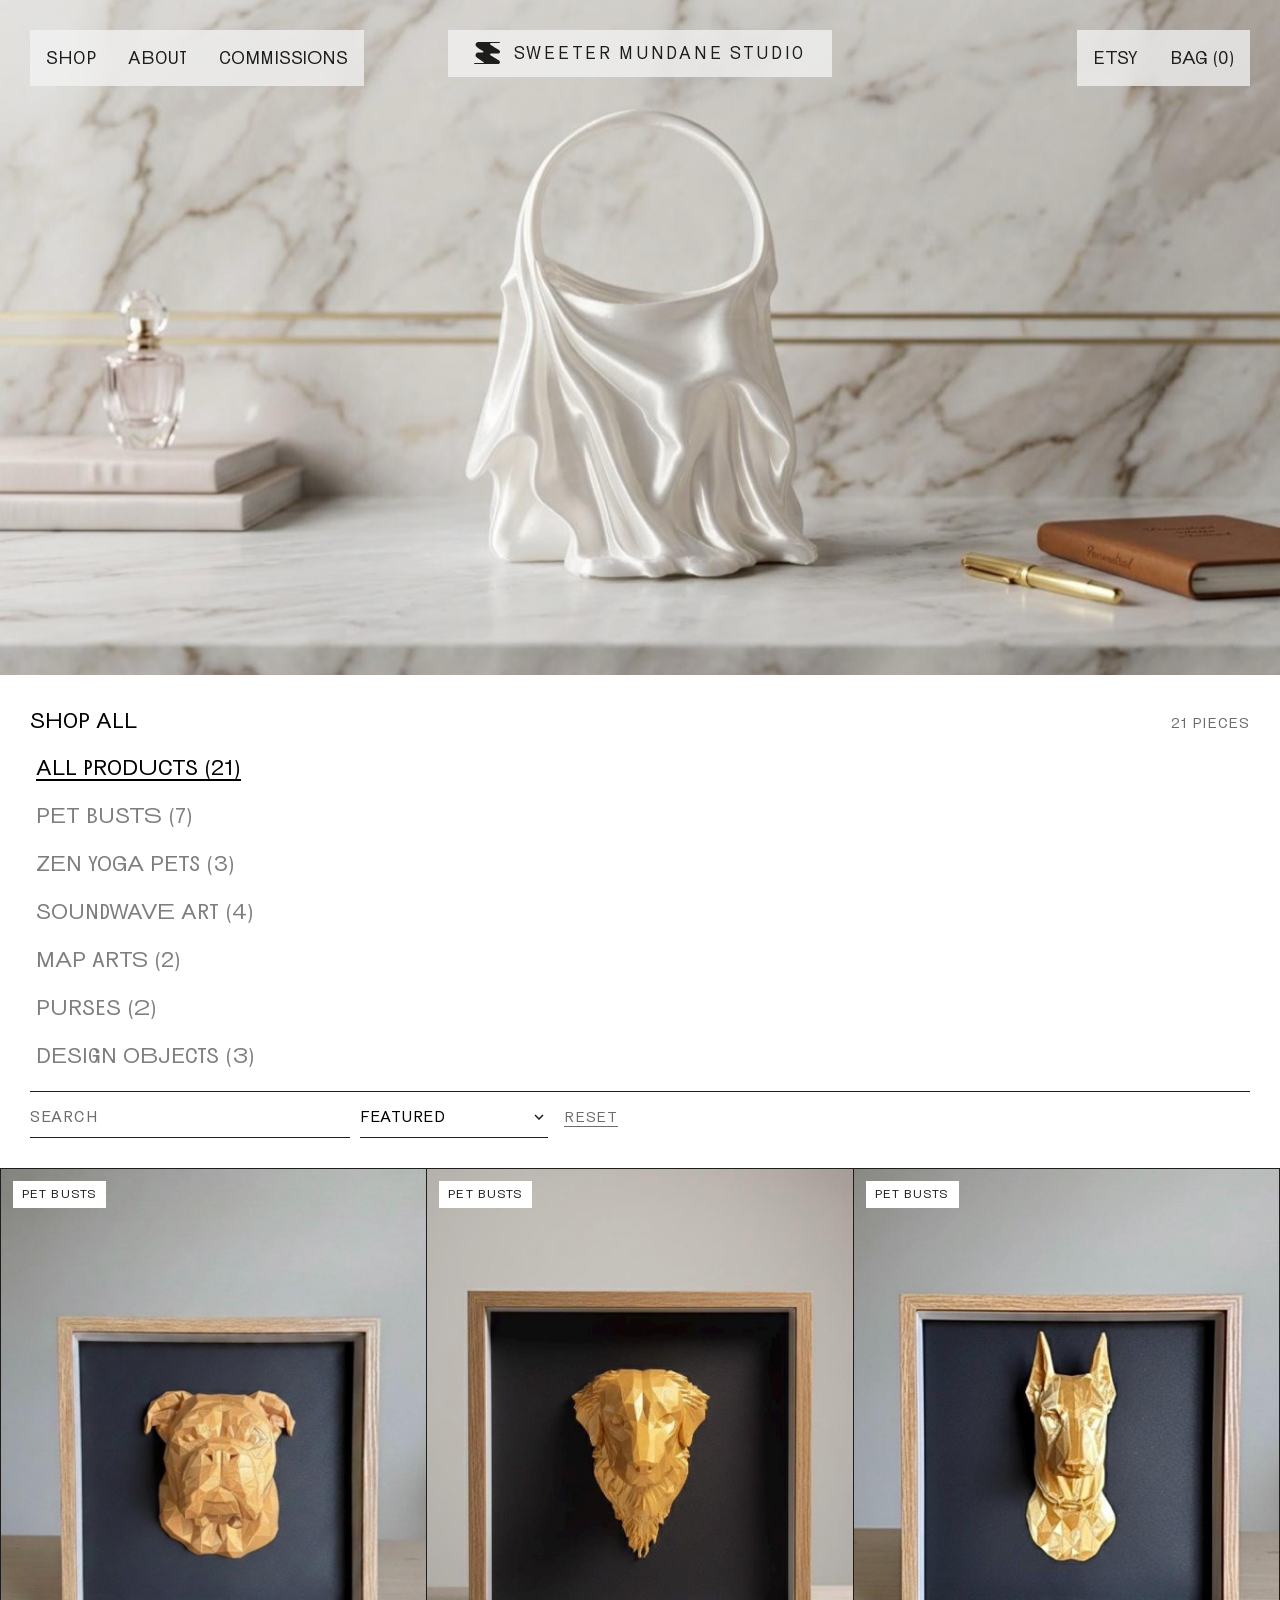
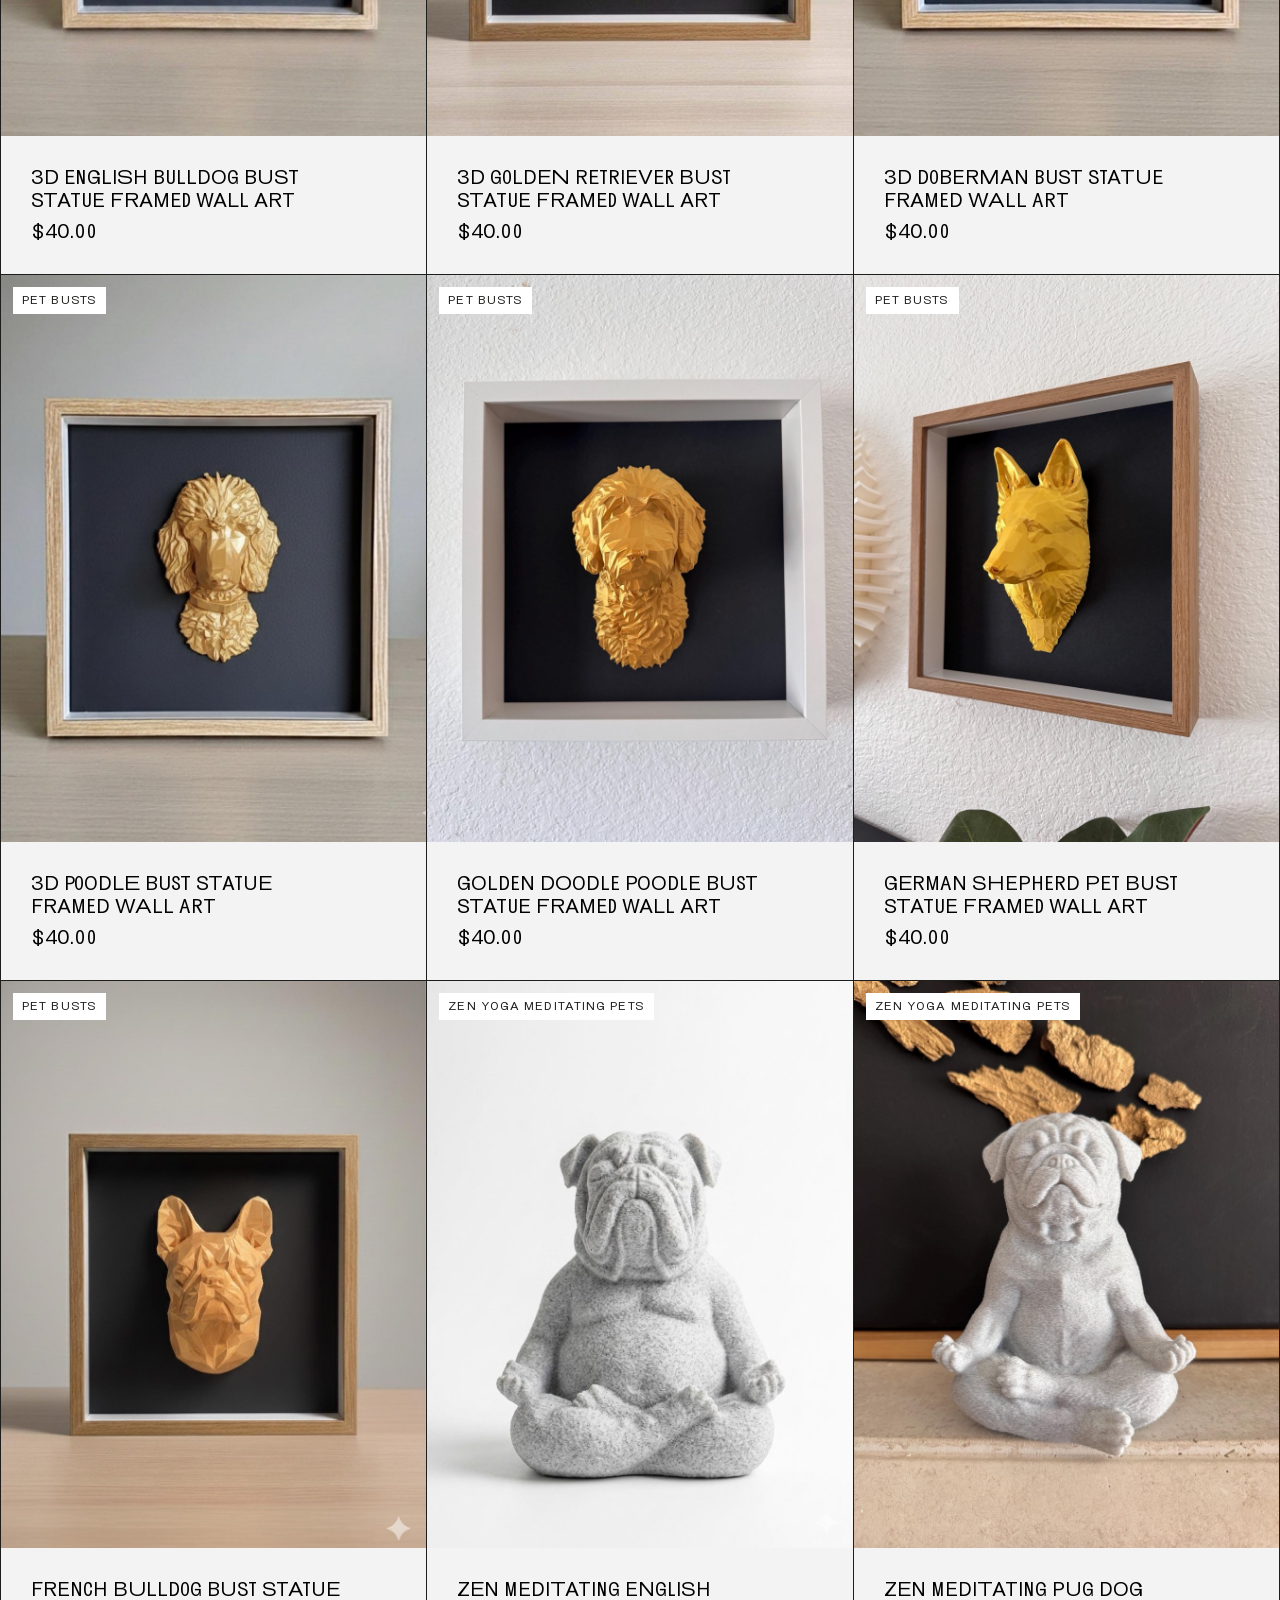
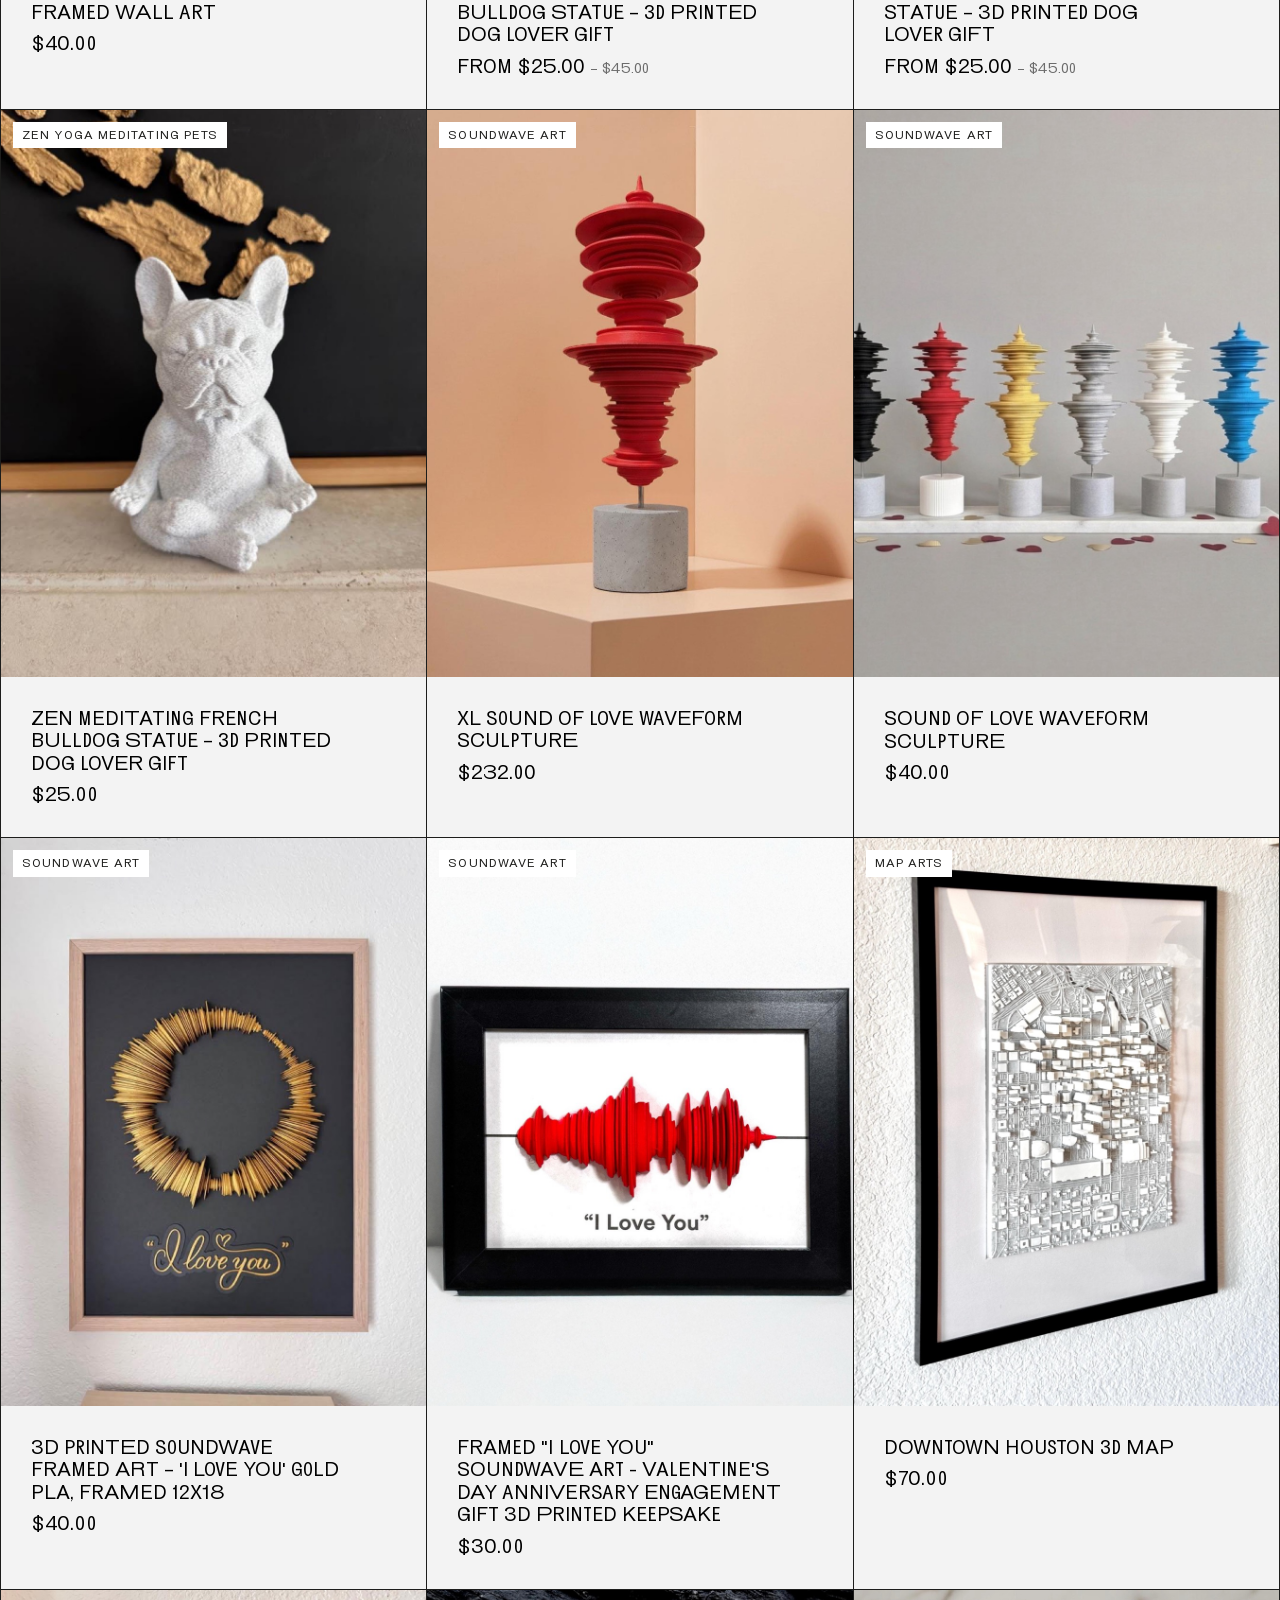
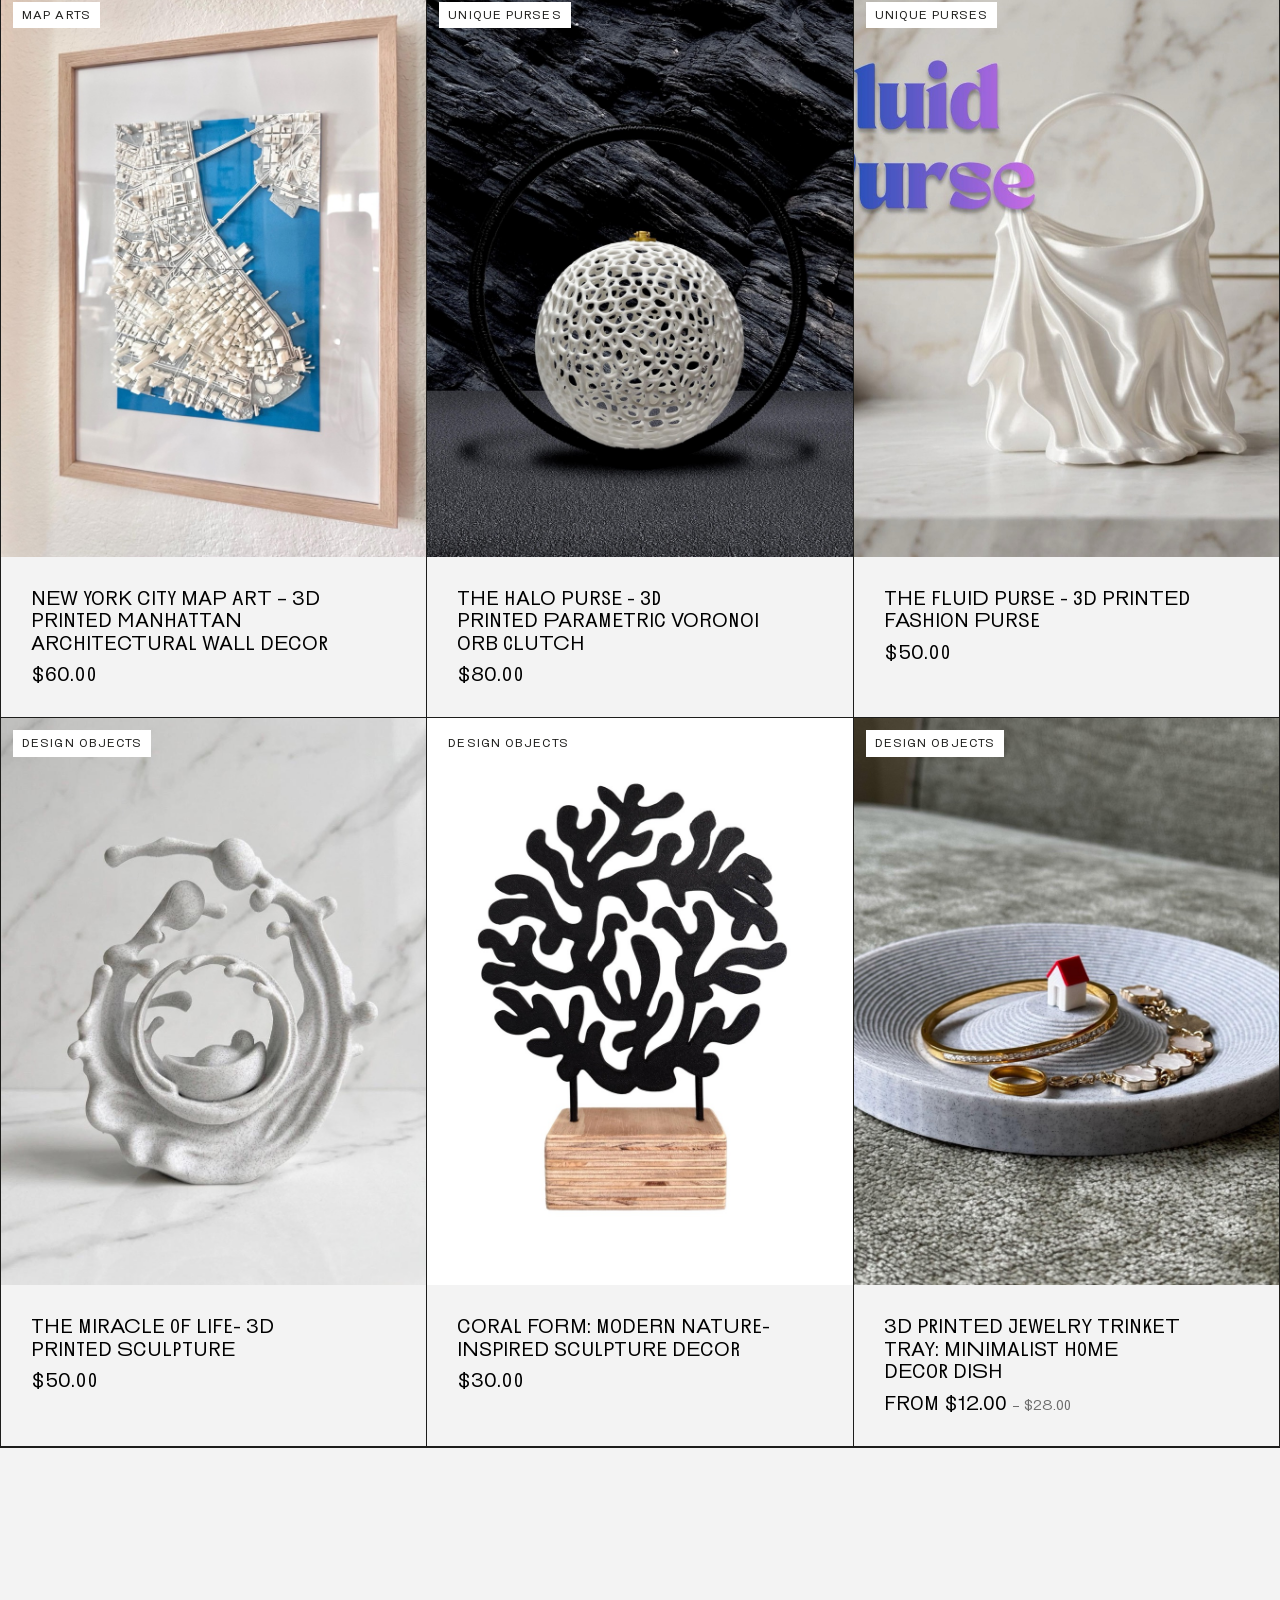
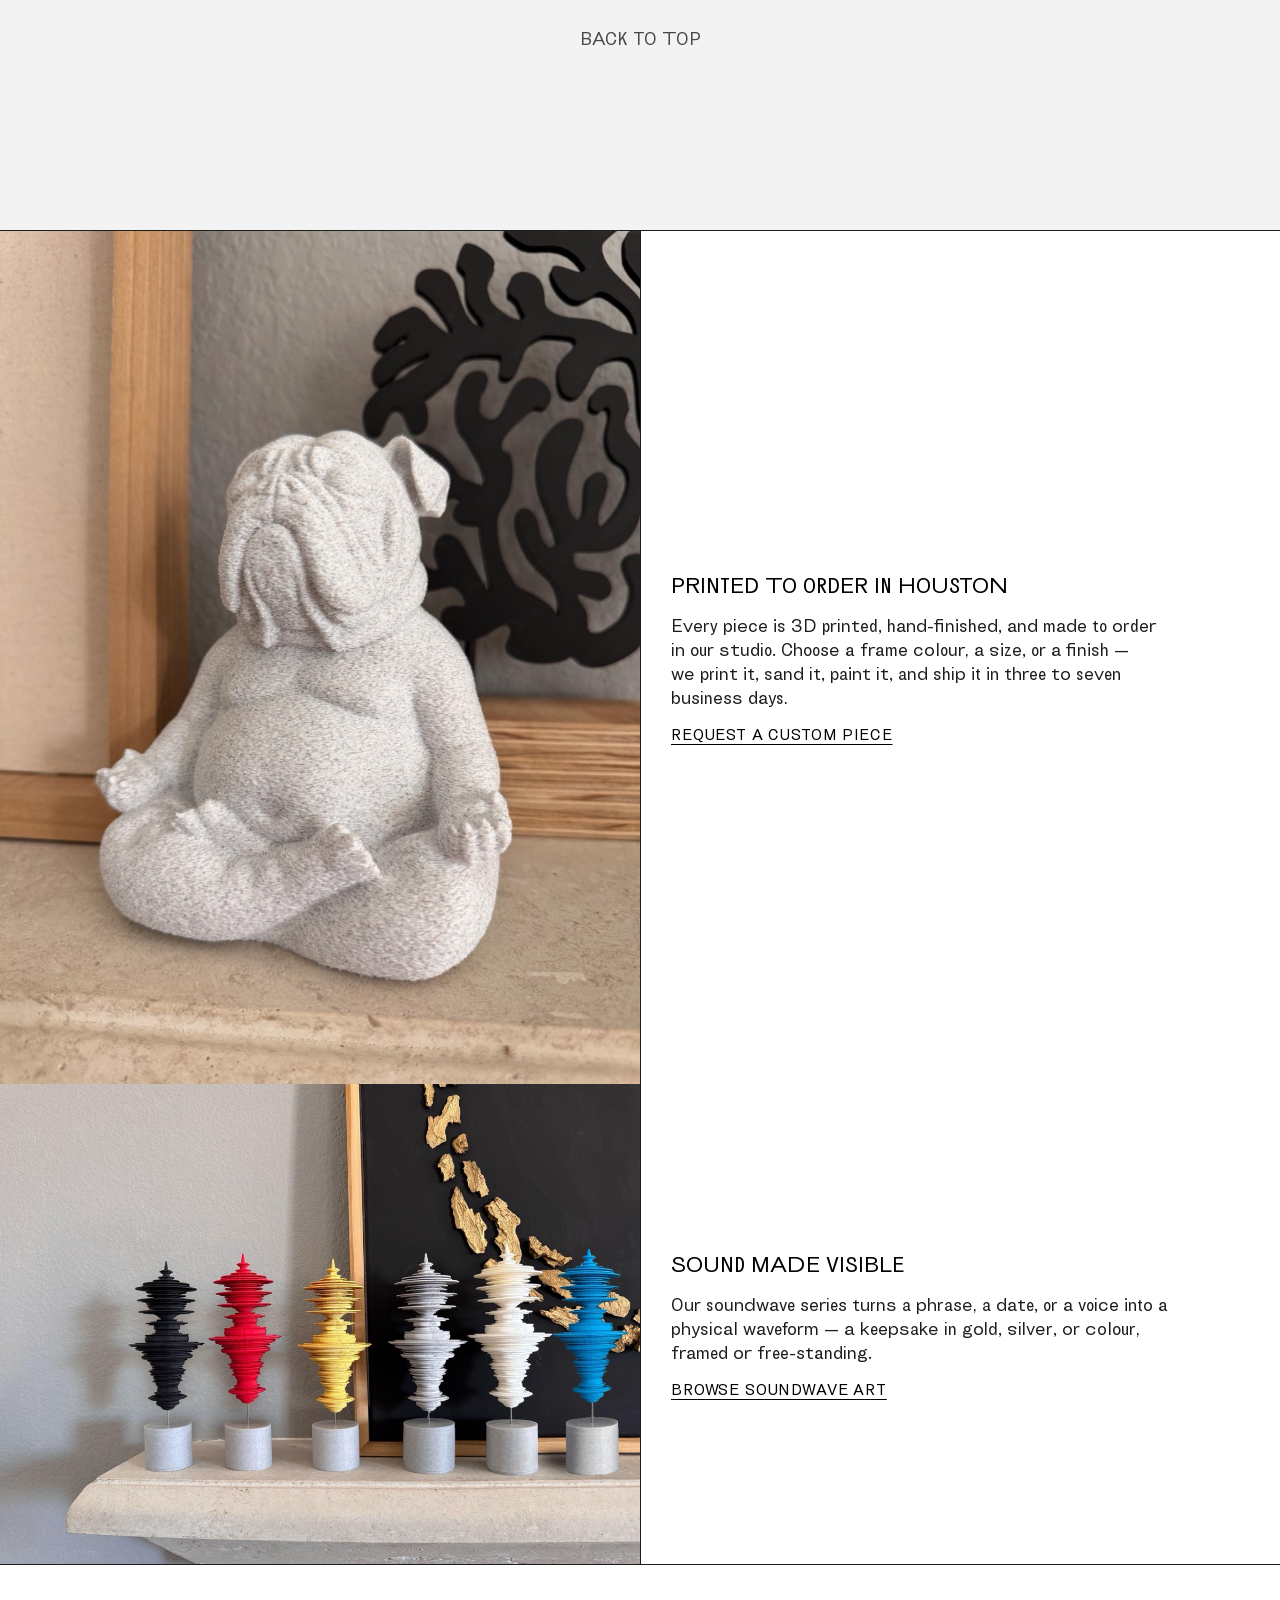
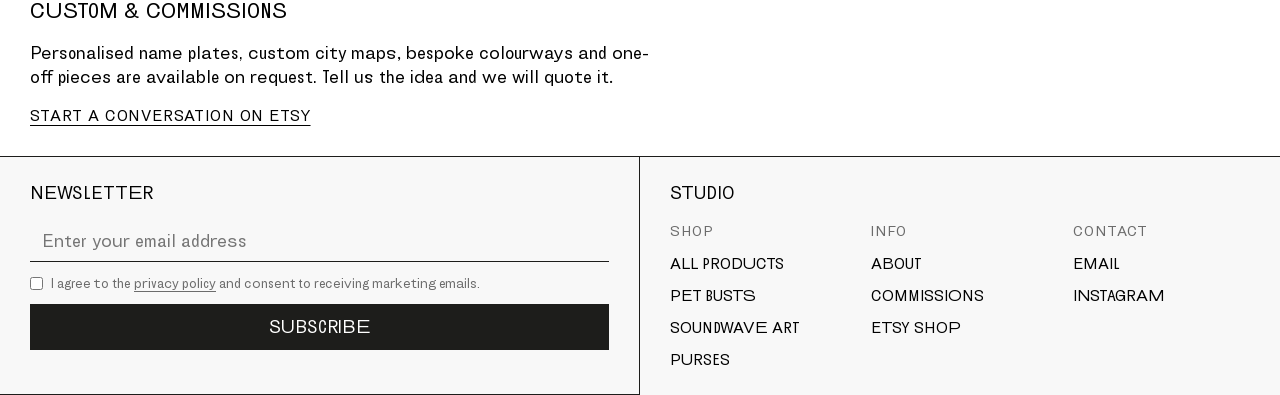
==== index.html @ 5153d41a "Build Sweeter Mundane Studio storefront Static site for the Sweeter Mundane Studio shop, styled afte" ====
<!DOCTYPE html>
<html lang="en">
<head>
<meta charset="utf-8">
<meta name="viewport" content="width=device-width, initial-scale=1">
<title>Sweeter Mundane Studio — 3D Printed Design Objects</title>
<meta name="description" content="3D printed pet busts, soundwave sculptures, city map art and sculptural purses, printed to order in Houston, Texas.">
<link rel="stylesheet" href="assets/css/site.css">
<link rel="icon" href="data:image/svg+xml,%3Csvg xmlns='http://www.w3.org/2000/svg' viewBox='0 0 32 32'%3E%3Crect width='32' height='32' fill='%23f3f3f3'/%3E%3Cpath d='M14.25 31.75V17.75H0.25V14.25H14.25V0.25H17.75V14.25H31.75V17.75H17.75V31.75H14.25Z' fill='%231d1d1b'/%3E%3C/svg%3E">
</head>
<body>

<header class="site-header">
  <nav class="nav-panel nav-panel--left" aria-label="Primary">
    <a href="index.html">Shop</a>
    <a href="#about">About</a>
    <a href="#custom">Commissions</a>
  </nav>
  <nav class="nav-panel nav-panel--right" aria-label="Utility">
    <a href="https://www.etsy.com/shop/SweeterMundaneStudio" target="_blank" rel="noopener">Etsy</a>
    <button type="button" data-bag-open data-bag-count>BAG (0)</button>
  </nav>
</header>

<div class="brandmark"><span><img src="assets/logo-emblem.svg" alt="">Sweeter Mundane Studio</span></div>

<main>
  <!-- hero -->
  <section class="hero">
    <img src="assets/hero.jpg" alt="The Fluid Purse, a 3D printed sculptural clutch in ivory, staged on a marble counter">
    <div class="hero__scrim"></div>
  </section>

  <!-- category filter -->
  <section class="catalogue" aria-label="Product categories">
    <div class="catalogue__head">
      <h1 class="catalogue__title">Shop all</h1>
      <span class="catalogue__count" data-count></span>
    </div>

    <div class="catalogue__list" role="group" aria-label="Filter by category">
      <button type="button" data-filter="all" aria-pressed="true">All products (21)</button>
      <button type="button" data-filter="pet-busts" aria-pressed="false">Pet busts (7)</button>
      <button type="button" data-filter="zen-pets" aria-pressed="false">Zen yoga pets (3)</button>
      <button type="button" data-filter="soundwave-art" aria-pressed="false">Soundwave art (4)</button>
      <button type="button" data-filter="map-arts" aria-pressed="false">Map arts (2)</button>
      <button type="button" data-filter="purses" aria-pressed="false">Purses (2)</button>
      <button type="button" data-filter="design-objects" aria-pressed="false">Design objects (3)</button>
    </div>

    <div class="catalogue__tools">
      <input type="search" data-search placeholder="Search" aria-label="Search products">
      <select data-sort aria-label="Sort products">
        <option value="featured">Featured</option>
        <option value="new">Newest</option>
        <option value="price-asc">Price: low to high</option>
        <option value="price-desc">Price: high to low</option>
        <option value="name">Name A&ndash;Z</option>
      </select>
      <button type="button" class="catalogue__reset" data-reset>Reset</button>
    </div>
  </section>

  <!-- product grid -->
  <section class="grid" data-grid aria-label="Products"></section>

  <!-- editorial band -->
  <section class="band">
    <button type="button" onclick="window.scrollTo({top:0,behavior:'smooth'})">Back to top</button>
  </section>

  <!-- editorial feature -->
  <section class="editorial" id="about">
    <figure>
      <img src="assets/feature-dog.jpg" alt="A 3D printed bulldog sculpture in a zen meditation pose">
    </figure>
    <div class="editorial__copy">
      <h2>Printed to order in Houston</h2>
      <p>Every piece is 3D printed, hand-finished, and made to order in our studio. Choose a frame colour, a size, or a finish &mdash; we print it, sand it, paint it, and ship it in three to seven business days.</p>
      <a class="link-underline" href="#custom">Request a custom piece</a>
    </div>
  </section>

  <section class="editorial">
    <figure>
      <img src="assets/feature-soundwave.jpg" alt="Soundwave sculptures in a row of stacked forms in different colours">
    </figure>
    <div class="editorial__copy">
      <h2>Sound made visible</h2>
      <p>Our soundwave series turns a phrase, a date, or a voice into a physical waveform &mdash; a keepsake in gold, silver, or colour, framed or free-standing.</p>
      <a class="link-underline" href="index.html">Browse soundwave art</a>
    </div>
  </section>

  <!-- commissions -->
  <section class="catalogue" id="custom" style="border-top:1px solid var(--black)">
    <h2 class="catalogue__title">Custom &amp; commissions</h2>
    <p style="max-width:58ch;margin:0">
      Personalised name plates, custom city maps, bespoke colourways and one-off pieces are available on request.
      Tell us the idea and we will quote it.
    </p>
    <a class="link-underline" href="https://www.etsy.com/shop/SweeterMundaneStudio" target="_blank" rel="noopener">Start a conversation on Etsy</a>
  </section>
</main>

<!-- footer -->
<footer class="footer">
  <div class="footer__panel footer__panel--newsletter">
    <h1>Newsletter</h1>
    <form class="footer__form" onsubmit="event.preventDefault(); this.querySelector('button').textContent='Subscribed';">
      <input type="email" required placeholder="Enter your email address" aria-label="Email address">
      <label>
        <input type="checkbox" required>
        <span>I agree to the <a href="#">privacy policy</a> and consent to receiving marketing emails.</span>
      </label>
      <button class="btn" type="submit">Subscribe</button>
    </form>
  </div>

  <div class="footer__panel">
    <h2>Studio</h2>
    <div class="footer__cols">
      <div>
        <h3>Shop</h3>
        <ul>
          <li><a href="index.html">All products</a></li>
          <li><a href="index.html" data-filter="pet-busts">Pet busts</a></li>
          <li><a href="index.html" data-filter="soundwave-art">Soundwave art</a></li>
          <li><a href="index.html" data-filter="purses">Purses</a></li>
        </ul>
      </div>
      <div>
        <h3>Info</h3>
        <ul>
          <li><a href="#about">About</a></li>
          <li><a href="#custom">Commissions</a></li>
          <li><a href="https://www.etsy.com/shop/SweeterMundaneStudio" target="_blank" rel="noopener">Etsy shop</a></li>
        </ul>
      </div>
      <div>
        <h3>Contact</h3>
        <ul>
          <li><a href="mailto:hello@sweetermundanestudio.com">Email</a></li>
          <li><a href="https://www.etsy.com/shop/SweeterMundaneStudio" target="_blank" rel="noopener">Instagram</a></li>
        </ul>
      </div>
    </div>
  </div>
</footer>

<!-- bag drawer -->
<div class="bag" data-bag aria-hidden="true">
  <div class="bag__scrim" data-bag-scrim></div>
  <aside class="bag__panel" role="dialog" aria-modal="true" aria-label="Shopping bag">
    <div class="bag__head">
      <h2>Your bag</h2>
      <button type="button" class="bag__close" data-bag-close aria-label="Close bag">&times;</button>
    </div>
    <div class="bag__items" data-bag-items></div>
    <div class="bag__foot">
      <div class="bag__total"><span>Subtotal</span><span data-bag-total>$0</span></div>
      <p class="bag__note">Checkout is handled on Etsy, where you can review shipping and personalization before paying.</p>
      <button class="btn" type="button" data-bag-checkout disabled>Checkout</button>
    </div>
  </aside>
</div>

<script src="data/products.js"></script>
<script src="assets/js/site.js"></script>
</body>
</html>
---- assets/css/site.css ----
/* ==========================================================================
   Sweeter Mundane Studio — storefront
   Design system lifted from the Stereoscope Coffee reference:
     type      : Brunswick Grotesque (Regular, 400)
     ink       : #1d1d1b   black #000   gray-20 #f3f3f3   muted #6c6c6c
     grid      : 3 columns, hairline black borders, gray-20 cards, 3:4 media
     nav       : translucent gray-20 panels floating over the hero
   ========================================================================== */

@font-face {
  font-family: "Brunswick Grotesque";
  src: url("../fonts/BrunswickGrotesque-Regular.woff2") format("woff2"),
       url("../fonts/BrunswickGrotesque-Regular.woff") format("woff");
  font-weight: 400;
  font-style: normal;
  font-display: swap;
}

:root {
  --black: #1d1d1b;
  --ink: #000;
  --gray-20: #f3f3f3;
  --gray-50: #f8f8f8;
  --gray-90: #6c6c6c;
  --white: #fff;

  --pad: 30px;
  --hairline: 1px solid var(--black);

  --font: "Brunswick Grotesque", ui-sans-serif, system-ui, -apple-system, "Segoe UI", sans-serif;

  --ease: cubic-bezier(0.22, 1, 0.36, 1);
}

*, *::before, *::after { box-sizing: border-box; }

html { -webkit-text-size-adjust: 100%; scroll-behavior: smooth; }

body {
  margin: 0;
  background: var(--white);
  color: var(--ink);
  font-family: var(--font);
  font-size: 16px;
  line-height: 1.5;
  letter-spacing: normal;
  -webkit-font-smoothing: antialiased;
  -moz-osx-font-smoothing: grayscale;
}

img { display: block; max-width: 100%; }
a { color: inherit; text-decoration: none; }
button { font: inherit; color: inherit; background: none; border: 0; cursor: pointer; }

:focus-visible {
  outline: 2px solid var(--ink);
  outline-offset: 3px;
}

.u-upper { text-transform: uppercase; }
.u-visually-hidden {
  position: absolute; width: 1px; height: 1px; padding: 0; margin: -1px;
  overflow: hidden; clip: rect(0 0 0 0); white-space: nowrap; border: 0;
}

/* ---------------------------------------------------------------- header */

.site-header {
  position: fixed;
  top: 0; left: 0; right: 0;
  z-index: 60;
  display: flex;
  justify-content: space-between;
  align-items: flex-start;
  padding: var(--pad) var(--pad) 0;
  pointer-events: none;
}

.site-header > * { pointer-events: auto; }

.nav-panel {
  background: rgba(243, 243, 243, 0.75);
  backdrop-filter: blur(12px);
  -webkit-backdrop-filter: blur(12px);
  display: flex;
  align-items: center;
}

.nav-panel--left { display: none; }

.nav-panel a,
.nav-panel button {
  display: block;
  padding: 16px;
  text-transform: uppercase;
  color: var(--black);
  white-space: nowrap;
}

.nav-panel a:hover,
.nav-panel button:hover {
  text-decoration: underline;
  text-underline-offset: 4px;
}

.nav-panel--right { margin-left: auto; }

.nav-panel__sep {
  width: 1px;
  align-self: stretch;
  background: rgba(29, 29, 27, 0.14);
}

/* Brand wordmark floating over the hero.
   The reference sets its logo with mix-blend-difference so the mark inverts
   against whatever the photo is doing; we keep the panel treatment so the
   mark stays legible over a pale, busy marble hero. */
.brandmark {
  position: fixed;
  top: var(--pad); left: 0; right: 0;
  z-index: 61;
  display: flex;
  justify-content: center;
  pointer-events: none;
}

.brandmark span {
  background: rgba(243, 243, 243, 0.75);
  backdrop-filter: blur(12px);
  -webkit-backdrop-filter: blur(12px);
  padding: 12px 26px;
  font-size: 15px;
  letter-spacing: 0.18em;
  text-transform: uppercase;
  color: var(--black);
  text-align: center;
  display: flex;
  align-items: center;
  gap: 14px;
}

.brandmark img {
  width: 26px;
  height: 22px;
  object-fit: contain;
  flex: none;
}

/* ------------------------------------------------------------------ hero */

.hero {
  position: sticky;
  top: 0;
  z-index: 0;
  height: 75vh;
  min-height: 420px;
  overflow: hidden;
}

.hero img {
  width: 100%;
  height: 100%;
  object-fit: cover;
}

.hero__scrim {
  position: absolute;
  inset: 0;
  background: linear-gradient(180deg, rgba(255,255,255,0.18) 0%, rgba(255,255,255,0) 34%);
  pointer-events: none;
}

/* --------------------------------------------------------------- filters */

.catalogue {
  position: relative;
  z-index: 10;
  background: var(--white);
  padding: var(--pad);
  display: flex;
  flex-direction: column;
  gap: 16px;
}

.catalogue__head {
  display: flex;
  flex-wrap: wrap;
  align-items: baseline;
  justify-content: space-between;
  gap: 12px;
}

.catalogue__title {
  margin: 0;
  font-size: 20px;
  font-weight: 500;
  text-transform: uppercase;
}

.catalogue__count {
  font-size: 13px;
  color: var(--gray-90);
  text-transform: uppercase;
  letter-spacing: 0.06em;
}

.catalogue__list {
  display: flex;
  flex-direction: column;
  gap: 16px;
}

.catalogue__list button {
  font-size: 20px;
  font-weight: 500;
  text-transform: uppercase;
  width: fit-content;
  opacity: 0.5;
  transition: opacity 0.2s var(--ease), text-decoration-color 0.2s var(--ease);
  text-align: left;
}

.catalogue__list button:hover { opacity: 0.8; }

.catalogue__list button[aria-pressed="true"] {
  opacity: 1;
  text-decoration: underline;
  text-underline-offset: 4px;
}

.catalogue__tools {
  display: flex;
  flex-wrap: wrap;
  gap: 10px;
  align-items: center;
  padding-top: 4px;
  border-top: var(--hairline);
  margin-top: 4px;
}

.catalogue__tools input[type="search"] {
  font: inherit;
  font-size: 14px;
  text-transform: uppercase;
  letter-spacing: 0.05em;
  background: transparent;
  border: 0;
  border-bottom: 1px solid var(--black);
  padding: 10px 0;
  width: 100%;
  max-width: 320px;
}

.catalogue__tools input[type="search"]::placeholder { color: var(--gray-90); }

.catalogue__tools select {
  font: inherit;
  font-size: 14px;
  text-transform: uppercase;
  letter-spacing: 0.05em;
  background: transparent;
  border: 0;
  border-bottom: 1px solid var(--black);
  padding: 10px 24px 10px 0;
  cursor: pointer;
  -webkit-appearance: none;
  appearance: none;
  background-image: url("data:image/svg+xml,%3Csvg xmlns='http://www.w3.org/2000/svg' width='10' height='6' viewBox='0 0 10 6'%3E%3Cpath d='M1 1l4 4 4-4' stroke='%231d1d1b' fill='none' stroke-width='1.5'/%3E%3C/svg%3E");
  background-repeat: no-repeat;
  background-position: right 4px center;
}

.catalogue__reset {
  font-size: 13px;
  text-transform: uppercase;
  letter-spacing: 0.06em;
  color: var(--gray-90);
  text-decoration: underline;
  text-underline-offset: 4px;
}

/* ----------------------------------------------------------------- grid */

.grid {
  position: relative;
  z-index: 10;
  background: var(--white);
  border-top: var(--hairline);
  border-left: var(--hairline);
  display: grid;
  grid-template-columns: 1fr;
}

.card {
  display: block;
  width: 100%;
  background: var(--gray-20);
  border-right: var(--hairline);
  border-bottom: var(--hairline);
  overflow: hidden;
}

.card__media {
  position: relative;
  aspect-ratio: 3 / 4;
  overflow: hidden;
  background: #e6e6e6;
}

.card__media img {
  width: 100%;
  height: 100%;
  object-fit: cover;
  transition: transform 0.7s var(--ease), opacity 0.25s var(--ease);
}

.card:hover .card__media img { transform: scale(1.035); }

.card__tag {
  position: absolute;
  top: 12px; left: 12px;
  background: var(--white);
  padding: 5px 9px;
  font-size: 11px;
  letter-spacing: 0.1em;
  text-transform: uppercase;
  color: var(--black);
}

.card__body {
  display: flex;
  justify-content: space-between;
  align-items: flex-start;
  gap: 12px;
  padding: var(--pad);
}

.card__title {
  margin: 0;
  font-size: 18px;
  font-weight: 400;
  text-transform: uppercase;
  line-height: 1.25;
  text-wrap: pretty;
}

.card__price {
  margin: 6px 0 0;
  font-size: 18px;
  text-transform: uppercase;
  color: var(--ink);
}

.card__price span { color: var(--gray-90); font-size: 13px; }

.card__plus {
  flex: none;
  width: 32px; height: 32px;
  opacity: 0;
  transform: translate(-4px, 4px);
  transition: opacity 0.25s var(--ease), transform 0.25s var(--ease);
}

.card:hover .card__plus,
.card:focus-visible .card__plus { opacity: 1; transform: translate(0, 0); }

.card__soldout {
  position: absolute;
  inset: 0;
  background: rgba(243, 243, 243, 0.72);
  display: flex;
  align-items: center;
  justify-content: center;
  font-size: 13px;
  letter-spacing: 0.14em;
  text-transform: uppercase;
}

.empty {
  grid-column: 1 / -1;
  padding: 80px var(--pad);
  text-align: center;
  color: var(--gray-90);
  text-transform: uppercase;
  letter-spacing: 0.08em;
  font-size: 14px;
  background: var(--white);
}

/* ------------------------------------------------------------- back to top */

.band {
  position: relative;
  z-index: 10;
  background: var(--gray-20);
  border-top: var(--hairline);
  border-bottom: var(--hairline);
  height: 384px;
  display: flex;
  justify-content: center;
  align-items: center;
  gap: 24px;
}

.band button {
  text-transform: uppercase;
  opacity: 0.7;
  transition: opacity 0.2s var(--ease);
}

.band button:hover { opacity: 1; text-decoration: underline; text-underline-offset: 4px; }

/* --------------------------------------------------------------- editorial */

.editorial {
  position: relative;
  z-index: 10;
  background: var(--white);
  display: grid;
  grid-template-columns: 1fr;
}

.editorial figure { margin: 0; position: relative; overflow: hidden; }
.editorial img { width: 100%; height: 100%; object-fit: cover; min-height: 260px; }

.editorial__copy {
  padding: var(--pad);
  display: flex;
  flex-direction: column;
  justify-content: center;
  gap: 14px;
  border-top: var(--hairline);
}

.editorial__copy h2 {
  margin: 0;
  font-size: 20px;
  font-weight: 500;
  text-transform: uppercase;
  text-wrap: pretty;
}

.editorial__copy p {
  margin: 0;
  max-width: 46ch;
  color: var(--black);
  text-wrap: pretty;
}

.link-underline {
  text-transform: uppercase;
  font-size: 14px;
  letter-spacing: 0.06em;
  text-decoration: underline;
  text-underline-offset: 4px;
  width: fit-content;
}

.link-underline:hover { text-decoration-thickness: 2px; }

/* ----------------------------------------------------------------- footer */

.footer {
  position: relative;
  z-index: 10;
  background: var(--gray-50);
  display: grid;
  grid-template-columns: 1fr;
  border-top: var(--hairline);
}

.footer__panel {
  padding: 24px var(--pad);
  border-bottom: var(--hairline);
  display: flex;
  flex-direction: column;
  gap: 12px;
}

.footer__panel:last-child { border-bottom: 0; }

.footer h1, .footer h2 {
  margin: 0 0 4px;
  font-size: 16px;
  font-weight: 400;
  text-transform: uppercase;
}

.footer__form { display: flex; flex-direction: column; gap: 12px; }

.footer__form input[type="email"] {
  font: inherit;
  width: 100%;
  padding: 8px 12px;
  border: 0;
  border-bottom: 1px solid var(--black);
  background: transparent;
}

.footer__form input[type="email"]:focus { outline: none; box-shadow: 0 1px 0 var(--black); }

.footer__form label {
  display: flex;
  align-items: flex-start;
  font-size: 12px;
  color: var(--gray-90);
}

.footer__form label input { margin: 3px 8px 0 0; flex: none; }
.footer__form label a { text-decoration: underline; text-underline-offset: 3px; }

.btn {
  font-size: 16px;
  text-transform: uppercase;
  padding: 10px 16px;
  border: 1px solid var(--black);
  background: var(--black);
  color: var(--white);
  cursor: pointer;
  transition: background 0.2s var(--ease), color 0.2s var(--ease);
}

.btn:hover { background: transparent; color: var(--black); }

.btn--ghost {
  background: transparent;
  color: var(--black);
}

.btn--ghost:hover { background: var(--black); color: var(--white); }

.btn[disabled] { opacity: 0.4; cursor: not-allowed; }

.footer__cols {
  display: grid;
  grid-template-columns: repeat(auto-fit, minmax(160px, 1fr));
  gap: 24px;
}

.footer__cols ul { list-style: none; margin: 0; padding: 0; display: flex; flex-direction: column; gap: 8px; }
.footer__cols a { text-transform: uppercase; font-size: 14px; }
.footer__cols a:hover { text-decoration: underline; text-underline-offset: 4px; }
.footer__cols h3 { margin: 0 0 10px; font-size: 13px; font-weight: 400; text-transform: uppercase; color: var(--gray-90); letter-spacing: 0.08em; }

/* ------------------------------------------------------------------- bag */

.bag {
  position: fixed;
  inset: 0;
  z-index: 90;
  display: none;
}

.bag.is-open { display: block; }

.bag__scrim {
  position: absolute;
  inset: 0;
  background: rgba(29, 29, 27, 0.35);
  animation: fade 0.25s var(--ease);
}

.bag__panel {
  position: absolute;
  top: 0; right: 0; bottom: 0;
  width: min(440px, 100%);
  background: var(--white);
  border-left: var(--hairline);
  display: flex;
  flex-direction: column;
  animation: slide 0.3s var(--ease);
}

@keyframes fade { from { opacity: 0; } }
@keyframes slide { from { transform: translateX(24px); opacity: 0; } }

.bag__head {
  display: flex;
  align-items: center;
  justify-content: space-between;
  padding: var(--pad);
  border-bottom: var(--hairline);
}

.bag__head h2 { margin: 0; font-size: 16px; font-weight: 400; text-transform: uppercase; }

.bag__close { font-size: 22px; line-height: 1; padding: 4px 8px; }

.bag__items { flex: 1; overflow-y: auto; }

.bag__item {
  display: grid;
  grid-template-columns: 72px 1fr;
  gap: 14px;
  padding: 18px var(--pad);
  border-bottom: 1px solid rgba(29, 29, 27, 0.12);
}

.bag__item img { width: 72px; height: 96px; object-fit: cover; background: var(--gray-20); }

.bag__item h3 { margin: 0 0 4px; font-size: 14px; font-weight: 400; text-transform: uppercase; line-height: 1.3; }
.bag__item p { margin: 0; font-size: 13px; color: var(--gray-90); }
.bag__item .bag__price { color: var(--ink); font-size: 14px; margin-top: 6px; }

.bag__item .bag__remove {
  font-size: 12px;
  text-transform: uppercase;
  letter-spacing: 0.06em;
  color: var(--gray-90);
  text-decoration: underline;
  text-underline-offset: 3px;
  margin-top: 8px;
}

.bag__foot { padding: var(--pad); border-top: var(--hairline); display: flex; flex-direction: column; gap: 12px; }
.bag__total { display: flex; justify-content: space-between; font-size: 16px; text-transform: uppercase; }
.bag__note { font-size: 12px; color: var(--gray-90); margin: 0; line-height: 1.5; }

.bag__empty { padding: 60px var(--pad); text-align: center; color: var(--gray-90); text-transform: uppercase; font-size: 13px; letter-spacing: 0.08em; }

/* -------------------------------------------------------------- product */

.product {
  position: relative;
  z-index: 10;
  background: var(--white);
  display: grid;
  grid-template-columns: 1fr;
  border-top: var(--hairline);
  border-left: var(--hairline);
}

.product__media {
  border-right: var(--hairline);
  border-bottom: var(--hairline);
  background: var(--gray-20);
}

.product__stage { position: relative; aspect-ratio: 3 / 4; overflow: hidden; }
.product__stage img { width: 100%; height: 100%; object-fit: cover; }

.product__thumbs {
  display: flex;
  gap: 1px;
  background: var(--black);
  border-top: var(--hairline);
  overflow-x: auto;
}

.product__thumbs button {
  flex: 0 0 auto;
  width: 84px;
  height: 112px;
  padding: 0;
  background: var(--gray-20);
  border: 0;
  cursor: pointer;
}

.product__thumbs button[aria-current="true"] { outline: 2px solid var(--ink); outline-offset: -2px; }
.product__thumbs img { width: 100%; height: 100%; object-fit: cover; }

.product__info {
  padding: var(--pad);
  border-right: var(--hairline);
  border-bottom: var(--hairline);
  display: flex;
  flex-direction: column;
  gap: 18px;
  align-self: start;
}

.product__crumb { font-size: 13px; text-transform: uppercase; letter-spacing: 0.08em; color: var(--gray-90); }
.product__crumb a:hover { color: var(--ink); text-decoration: underline; text-underline-offset: 3px; }

.product__title { margin: 0; font-size: 26px; font-weight: 400; text-transform: uppercase; line-height: 1.15; text-wrap: pretty; }

.product__price { font-size: 20px; text-transform: uppercase; }
.product__price small { font-size: 13px; color: var(--gray-90); text-transform: none; letter-spacing: 0.04em; }

.product__desc { margin: 0; max-width: 60ch; white-space: pre-line; text-wrap: pretty; }

.product__section { border-top: var(--hairline); padding-top: 14px; display: flex; flex-direction: column; gap: 10px; }
.product__section h3 { margin: 0; font-size: 13px; font-weight: 400; text-transform: uppercase; letter-spacing: 0.1em; color: var(--gray-90); }

.opt-group { display: flex; flex-direction: column; gap: 8px; }
.opt-row { display: flex; flex-wrap: wrap; gap: 8px; }

.opt {
  font-size: 13px;
  text-transform: uppercase;
  letter-spacing: 0.05em;
  padding: 9px 14px;
  border: 1px solid var(--black);
  background: transparent;
  cursor: pointer;
  transition: background 0.15s var(--ease), color 0.15s var(--ease), opacity 0.15s var(--ease);
  min-height: 40px;
}

.opt:hover:not([disabled]) { background: var(--gray-20); }
.opt[aria-pressed="true"] { background: var(--black); color: var(--white); }
.opt[disabled] { opacity: 0.3; cursor: not-allowed; text-decoration: line-through; }

.qty { display: flex; align-items: center; gap: 0; width: fit-content; border: 1px solid var(--black); }
.qty button { width: 44px; height: 44px; font-size: 18px; line-height: 1; }
.qty span { min-width: 44px; text-align: center; font-size: 15px; }

.product__actions { display: flex; flex-wrap: wrap; gap: 10px; }
.product__actions .btn { flex: 1 1 200px; }

.product__meta { font-size: 12px; color: var(--gray-90); line-height: 1.7; }
.product__meta b { font-weight: 400; color: var(--black); }

.related { position: relative; z-index: 10; background: var(--white); }
.related__head { padding: var(--pad); border-top: var(--hairline); }
.related__head h2 { margin: 0; font-size: 20px; font-weight: 500; text-transform: uppercase; }

.breadcrumb-strip {
  position: relative;
  z-index: 10;
  background: var(--white);
  padding: var(--pad);
  display: flex;
  gap: 8px;
  align-items: center;
  font-size: 13px;
  text-transform: uppercase;
  letter-spacing: 0.06em;
  color: var(--gray-90);
}

.breadcrumb-strip a:hover { color: var(--ink); text-decoration: underline; text-underline-offset: 3px; }

/* --------------------------------------------------------------- responsive */

@media (min-width: 768px) {
  .grid { grid-template-columns: repeat(3, 1fr); }
  .nav-panel--left { display: flex; }
  .footer { grid-template-columns: repeat(2, 1fr); }
  .footer__panel--newsletter { border-right: var(--hairline); }
  .footer__panel--wide { grid-column: 1 / -1; }
  .editorial { grid-template-columns: repeat(2, 1fr); }
  .editorial__copy { border-top: 0; border-left: var(--hairline); }
  .product { grid-template-columns: repeat(2, 1fr); }
  .product__info { padding: 40px; }
}

@media (min-width: 1024px) {
  .product { grid-template-columns: 1.1fr 1fr; }
  .product__stage { position: sticky; top: 0; }
}

@media (max-width: 767px) {
  :root { --pad: 18px; }
  .hero { height: 58vh; }

  /* The reference keeps three floating panels over the hero, but at phone
     widths they collide with each other. Stack them: brandmark on its own
     row, utility nav tucked under it on the right. */
  .site-header {
    position: absolute;
    padding: var(--pad) var(--pad) 0;
    align-items: flex-start;
  }

  .nav-panel--right { margin-left: 0; }

  .nav-panel a,
  .nav-panel button { padding: 12px 14px; font-size: 13px; }

  .brandmark {
    position: absolute;
    top: calc(var(--pad) + 46px);
    left: var(--pad);
    right: var(--pad);
    justify-content: flex-start;
  }

  .brandmark span {
    font-size: 12px;
    padding: 10px 16px;
    letter-spacing: 0.12em;
  }

  .catalogue__list button { font-size: 17px; }
  .band { height: 220px; }
  .product__title { font-size: 21px; }
  .product__actions .btn { flex: 1 1 100%; }
}

@media (prefers-reduced-motion: reduce) {
  html { scroll-behavior: auto; }
  *, *::before, *::after {
    animation-duration: 0.01ms !important;
    animation-iteration-count: 1 !important;
    transition-duration: 0.01ms !important;
  }
}
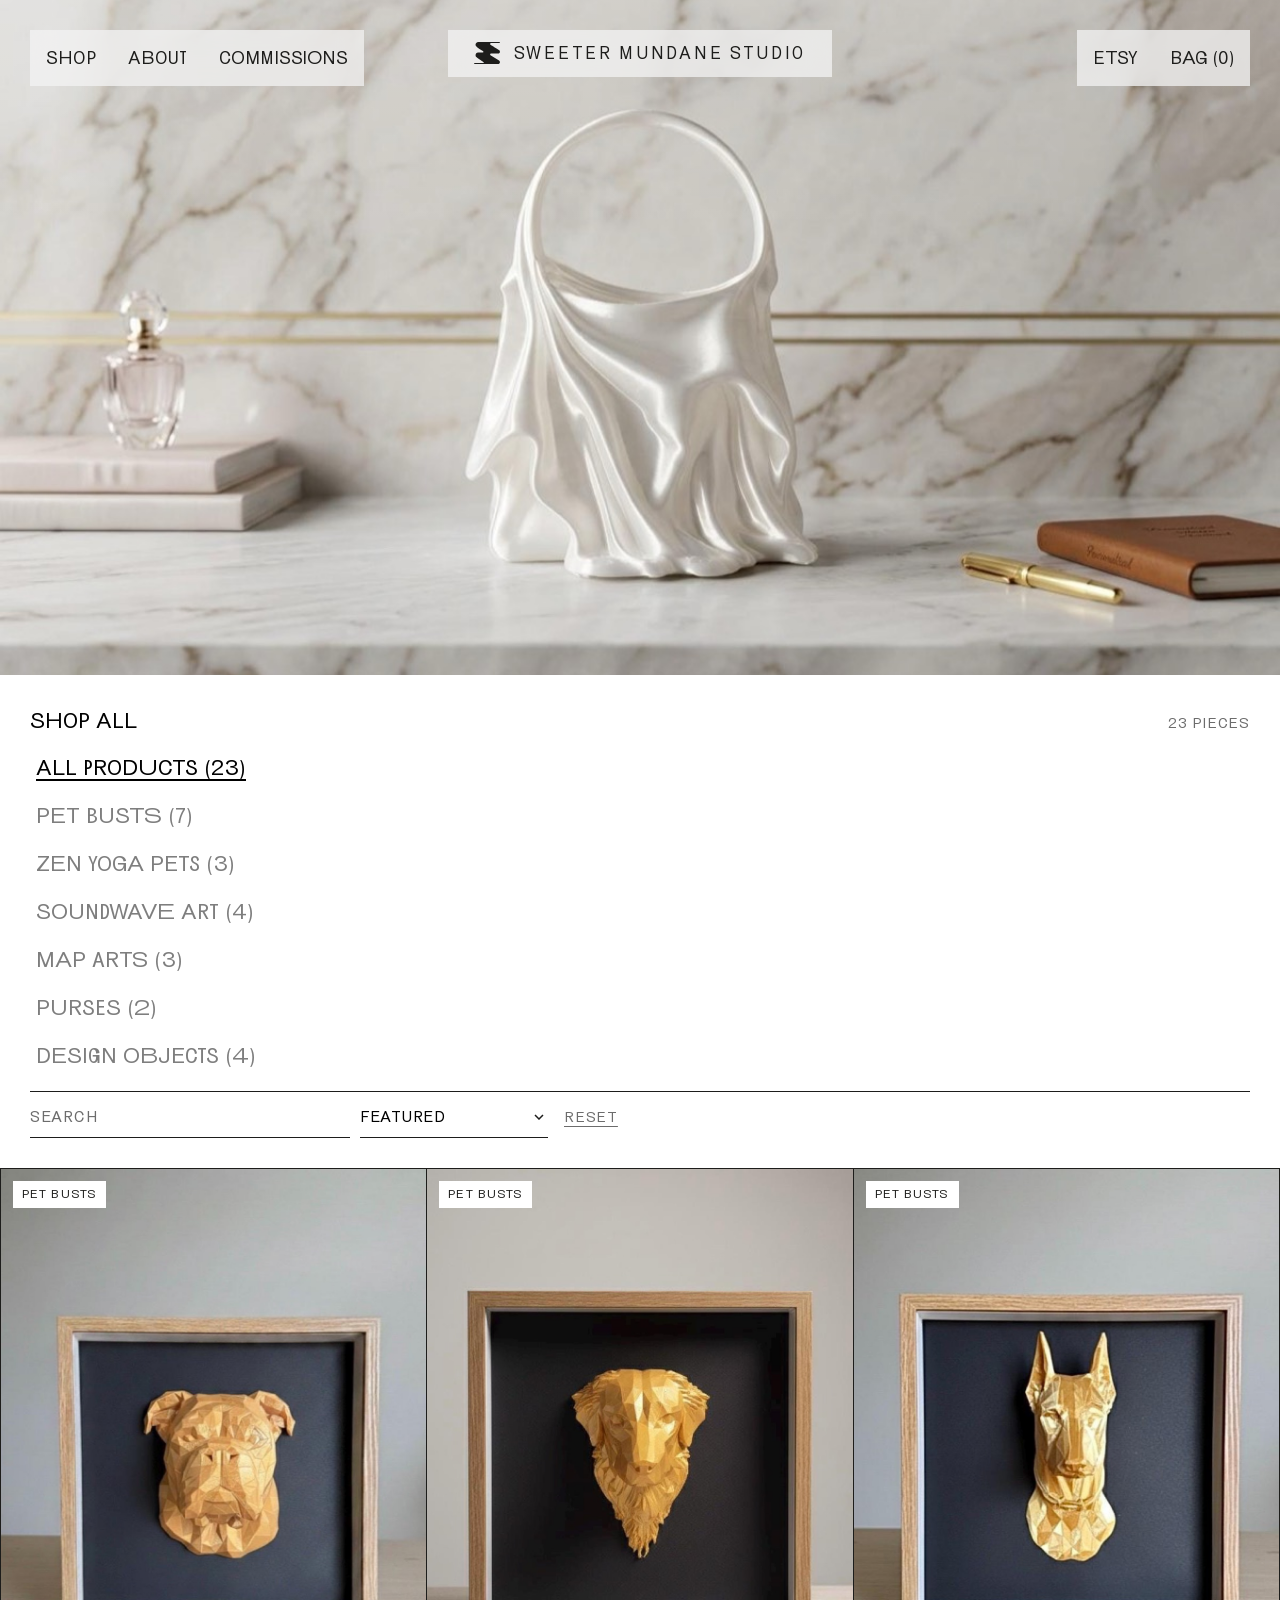
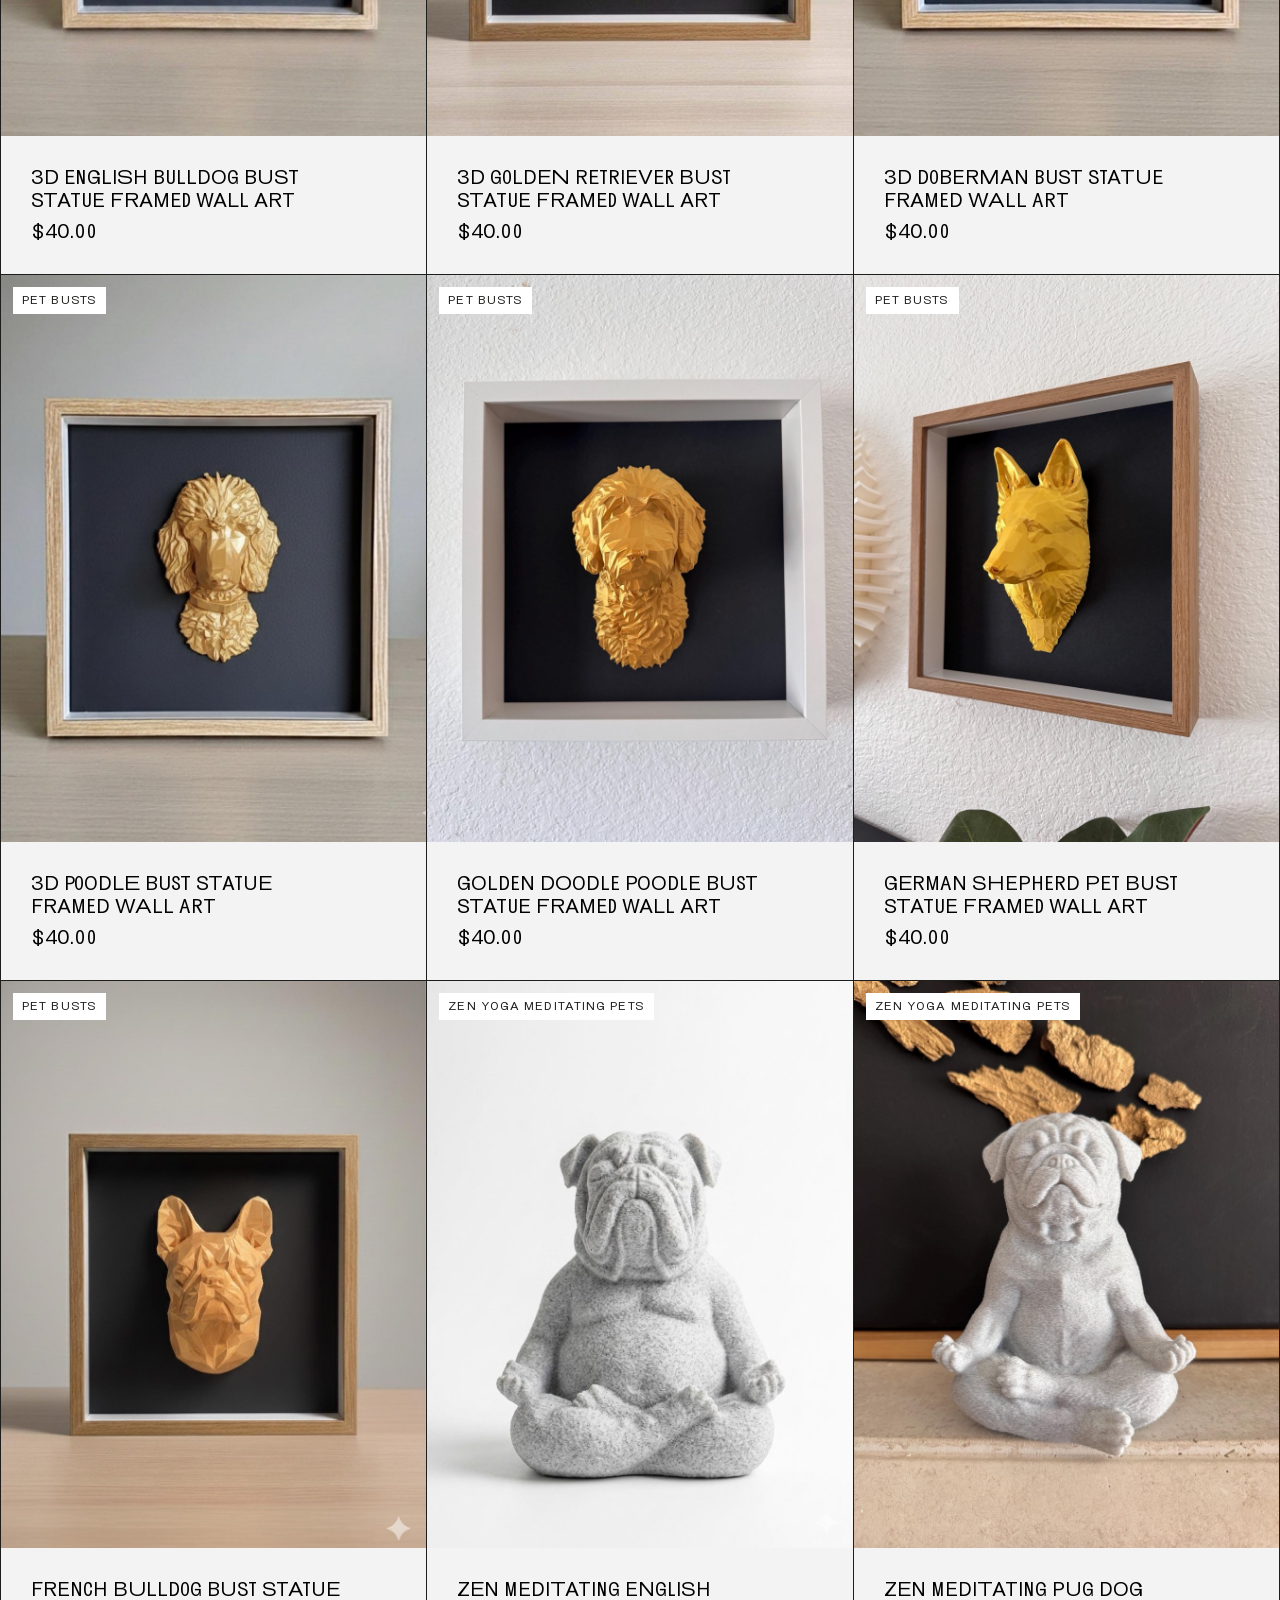
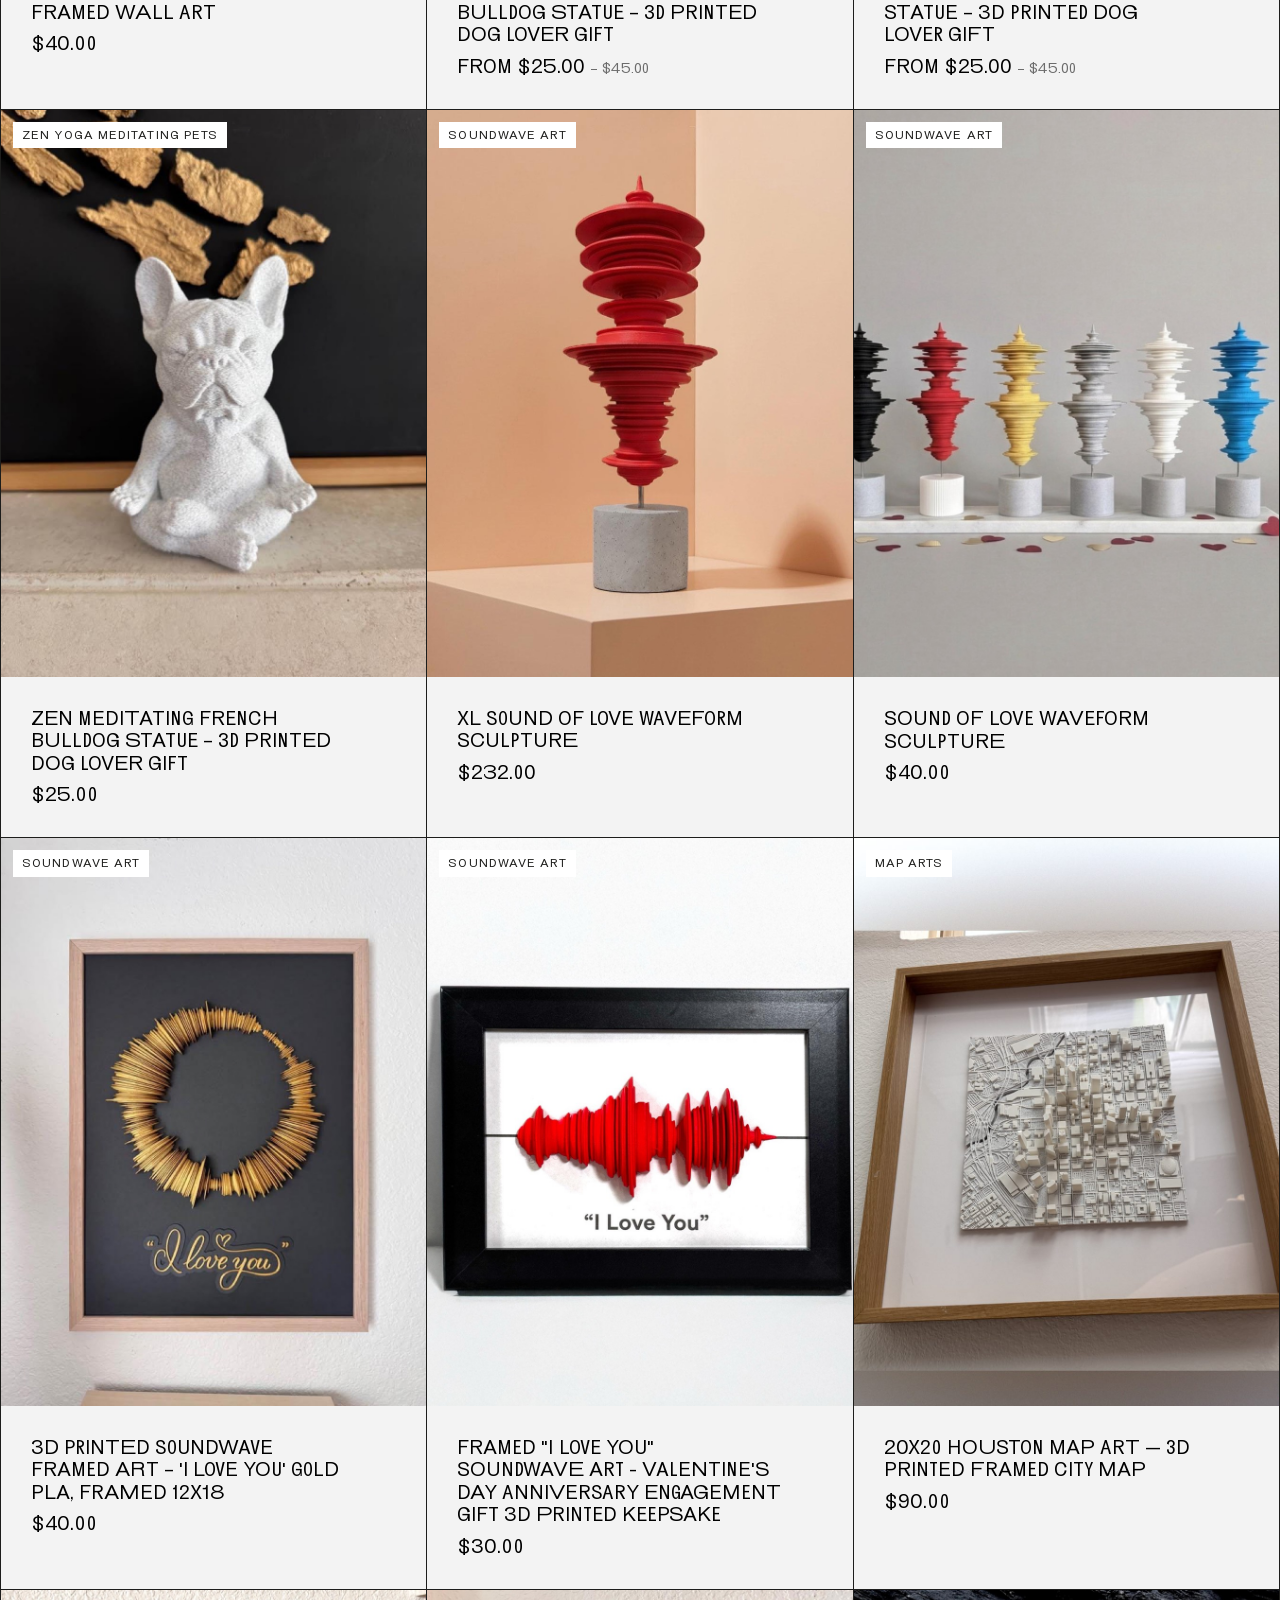
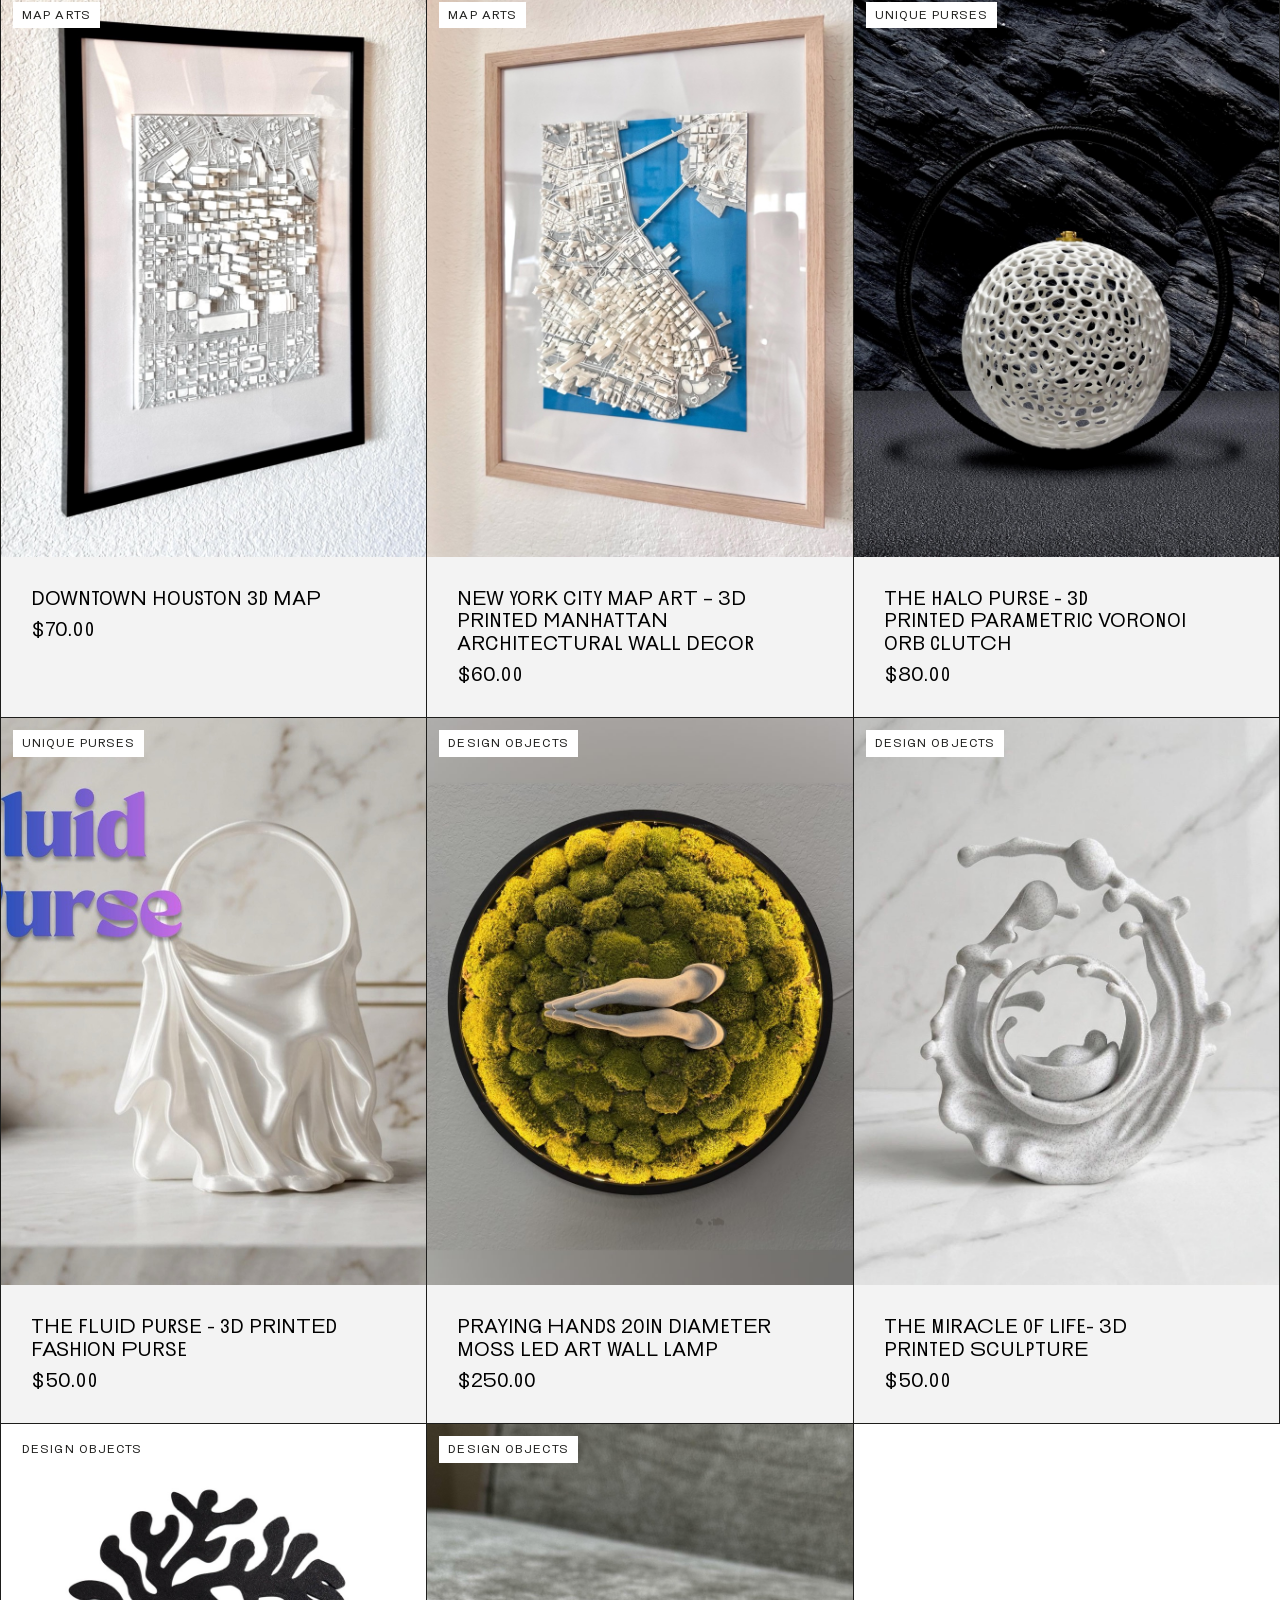
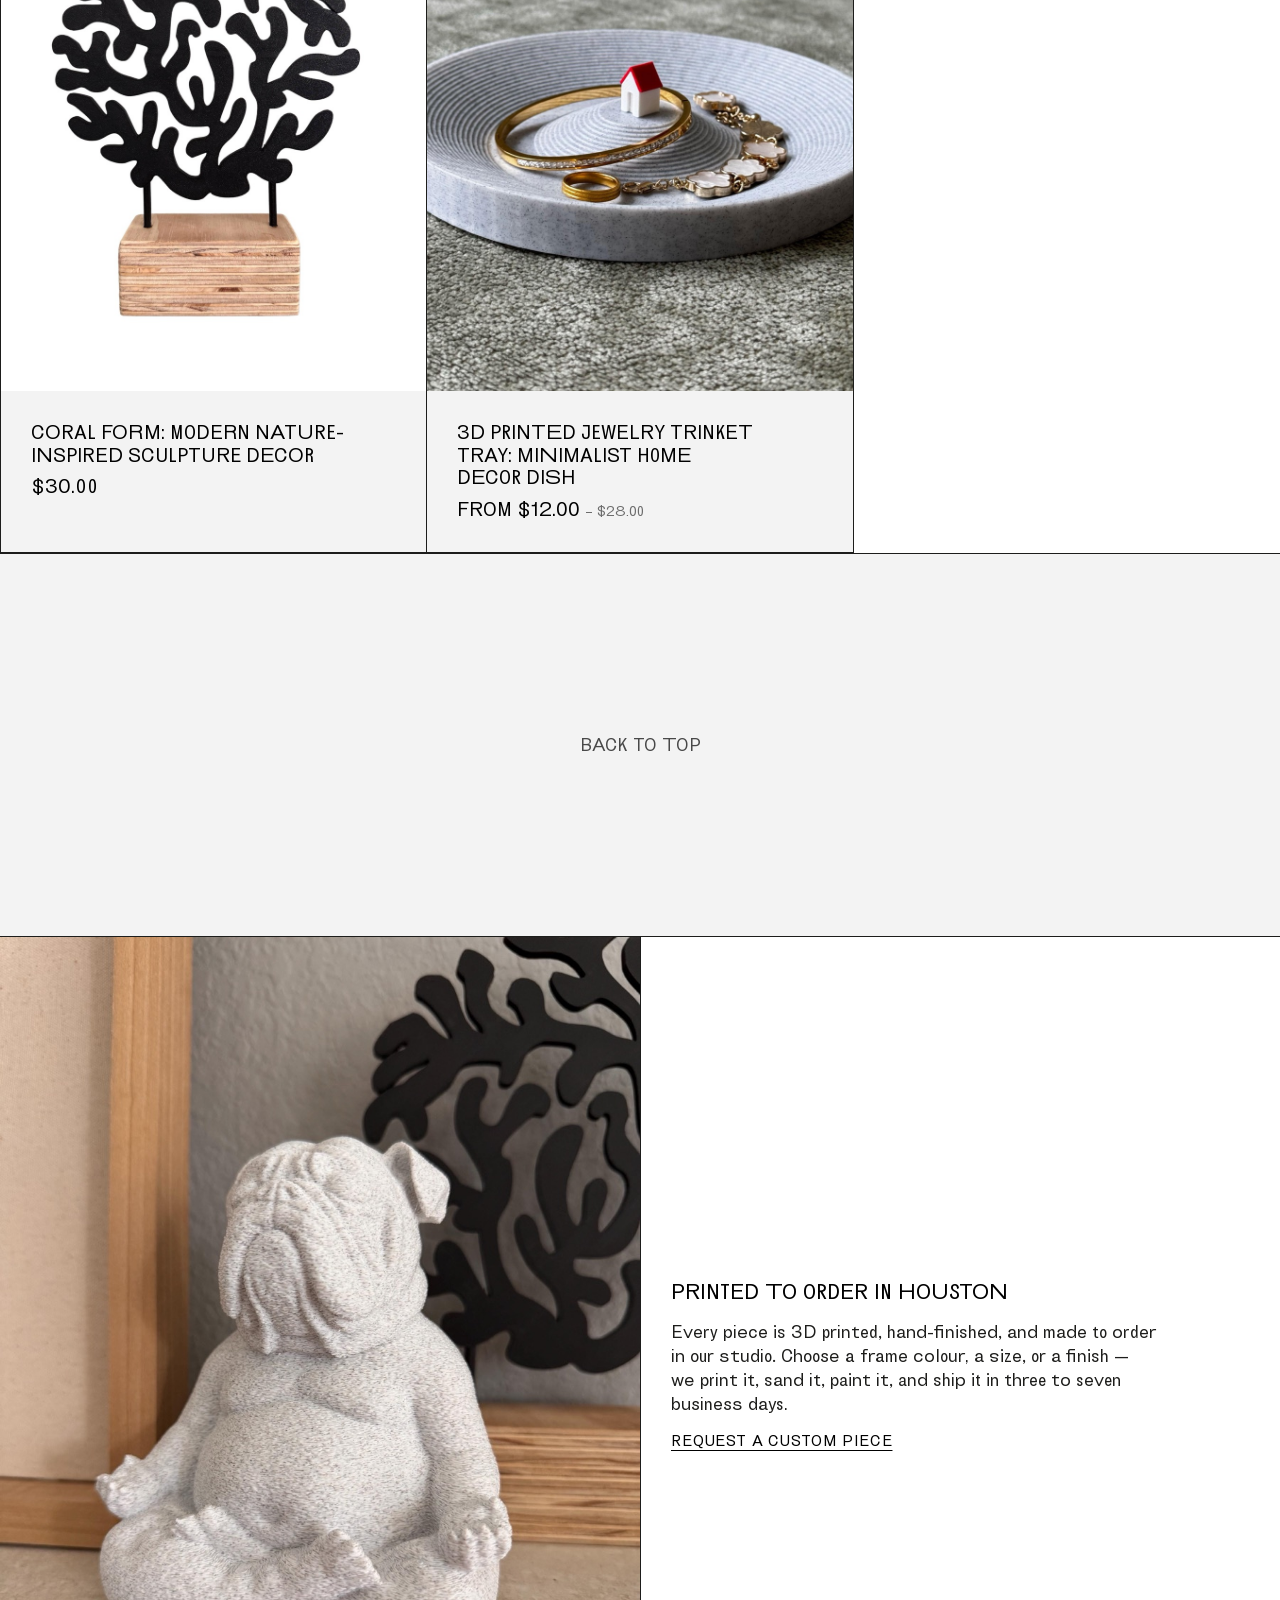
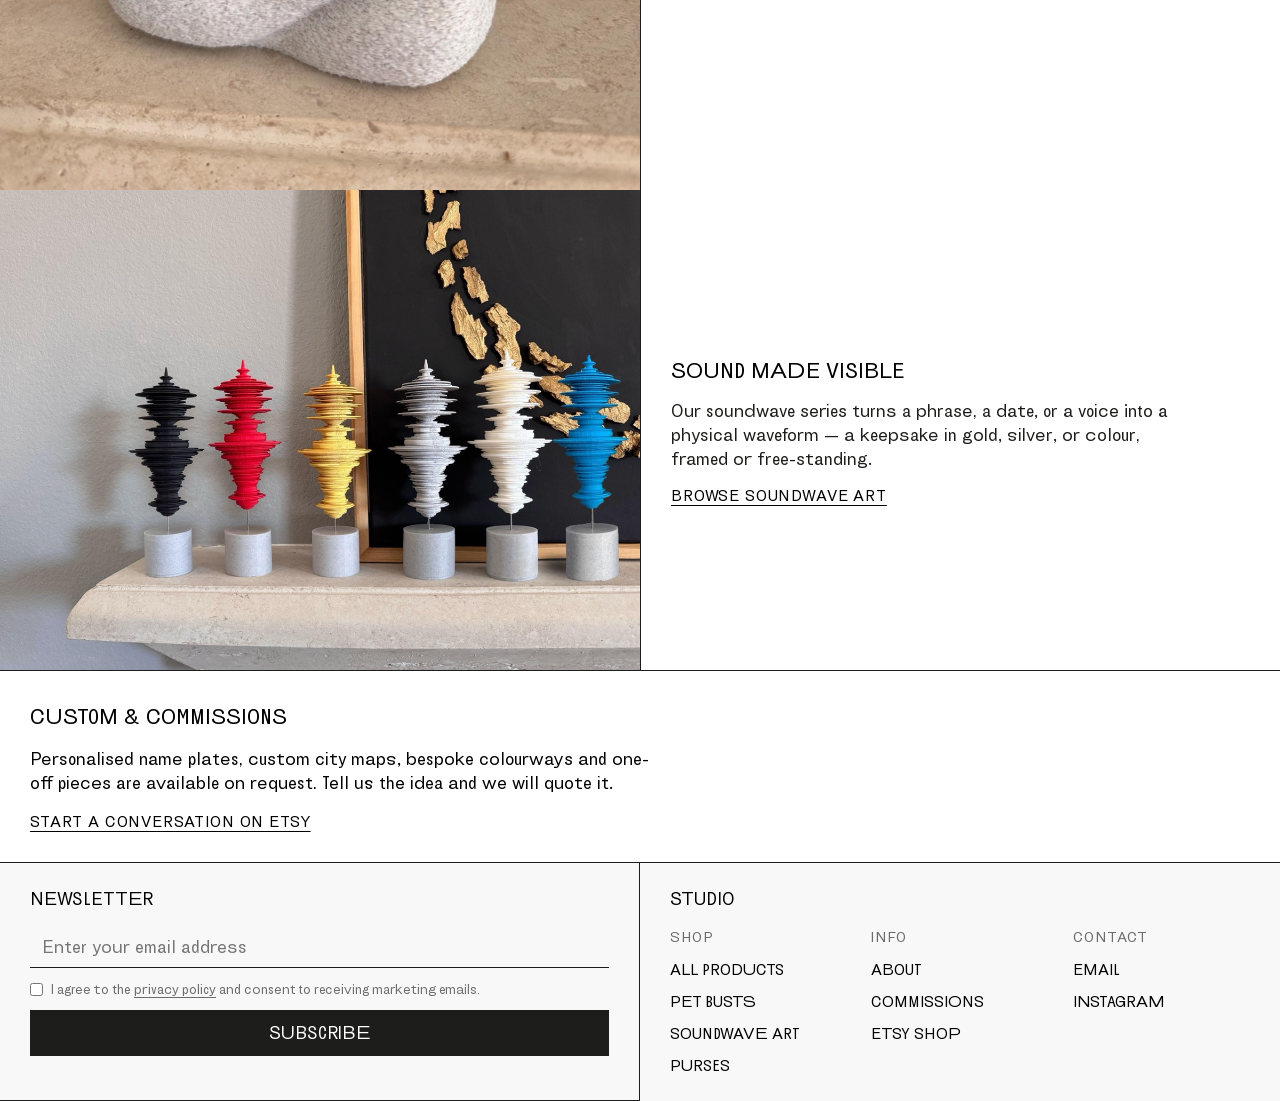
==== commit e12ff078: "Add two Facebook Marketplace products: moss praying-hands LED wall lamp ($250) and 20x20 Houston map" ====
--- a/index.html
+++ b/index.html
@@ -39,13 +39,13 @@
     </div>
 
     <div class="catalogue__list" role="group" aria-label="Filter by category">
-      <button type="button" data-filter="all" aria-pressed="true">All products (21)</button>
+      <button type="button" data-filter="all" aria-pressed="true">All products (23)</button>
       <button type="button" data-filter="pet-busts" aria-pressed="false">Pet busts (7)</button>
       <button type="button" data-filter="zen-pets" aria-pressed="false">Zen yoga pets (3)</button>
       <button type="button" data-filter="soundwave-art" aria-pressed="false">Soundwave art (4)</button>
-      <button type="button" data-filter="map-arts" aria-pressed="false">Map arts (2)</button>
+      <button type="button" data-filter="map-arts" aria-pressed="false">Map arts (3)</button>
       <button type="button" data-filter="purses" aria-pressed="false">Purses (2)</button>
-      <button type="button" data-filter="design-objects" aria-pressed="false">Design objects (3)</button>
+      <button type="button" data-filter="design-objects" aria-pressed="false">Design objects (4)</button>
     </div>
 
     <div class="catalogue__tools">
@@ -159,7 +159,7 @@
     <div class="bag__items" data-bag-items></div>
     <div class="bag__foot">
       <div class="bag__total"><span>Subtotal</span><span data-bag-total>$0</span></div>
-      <p class="bag__note">Checkout is handled on Etsy, where you can review shipping and personalization before paying.</p>
+      <p class="bag__note" data-bag-note>Checkout is handled on the marketplace where each piece is listed, where you can review shipping and personalization before paying.</p>
       <button class="btn" type="button" data-bag-checkout disabled>Checkout</button>
     </div>
   </aside>
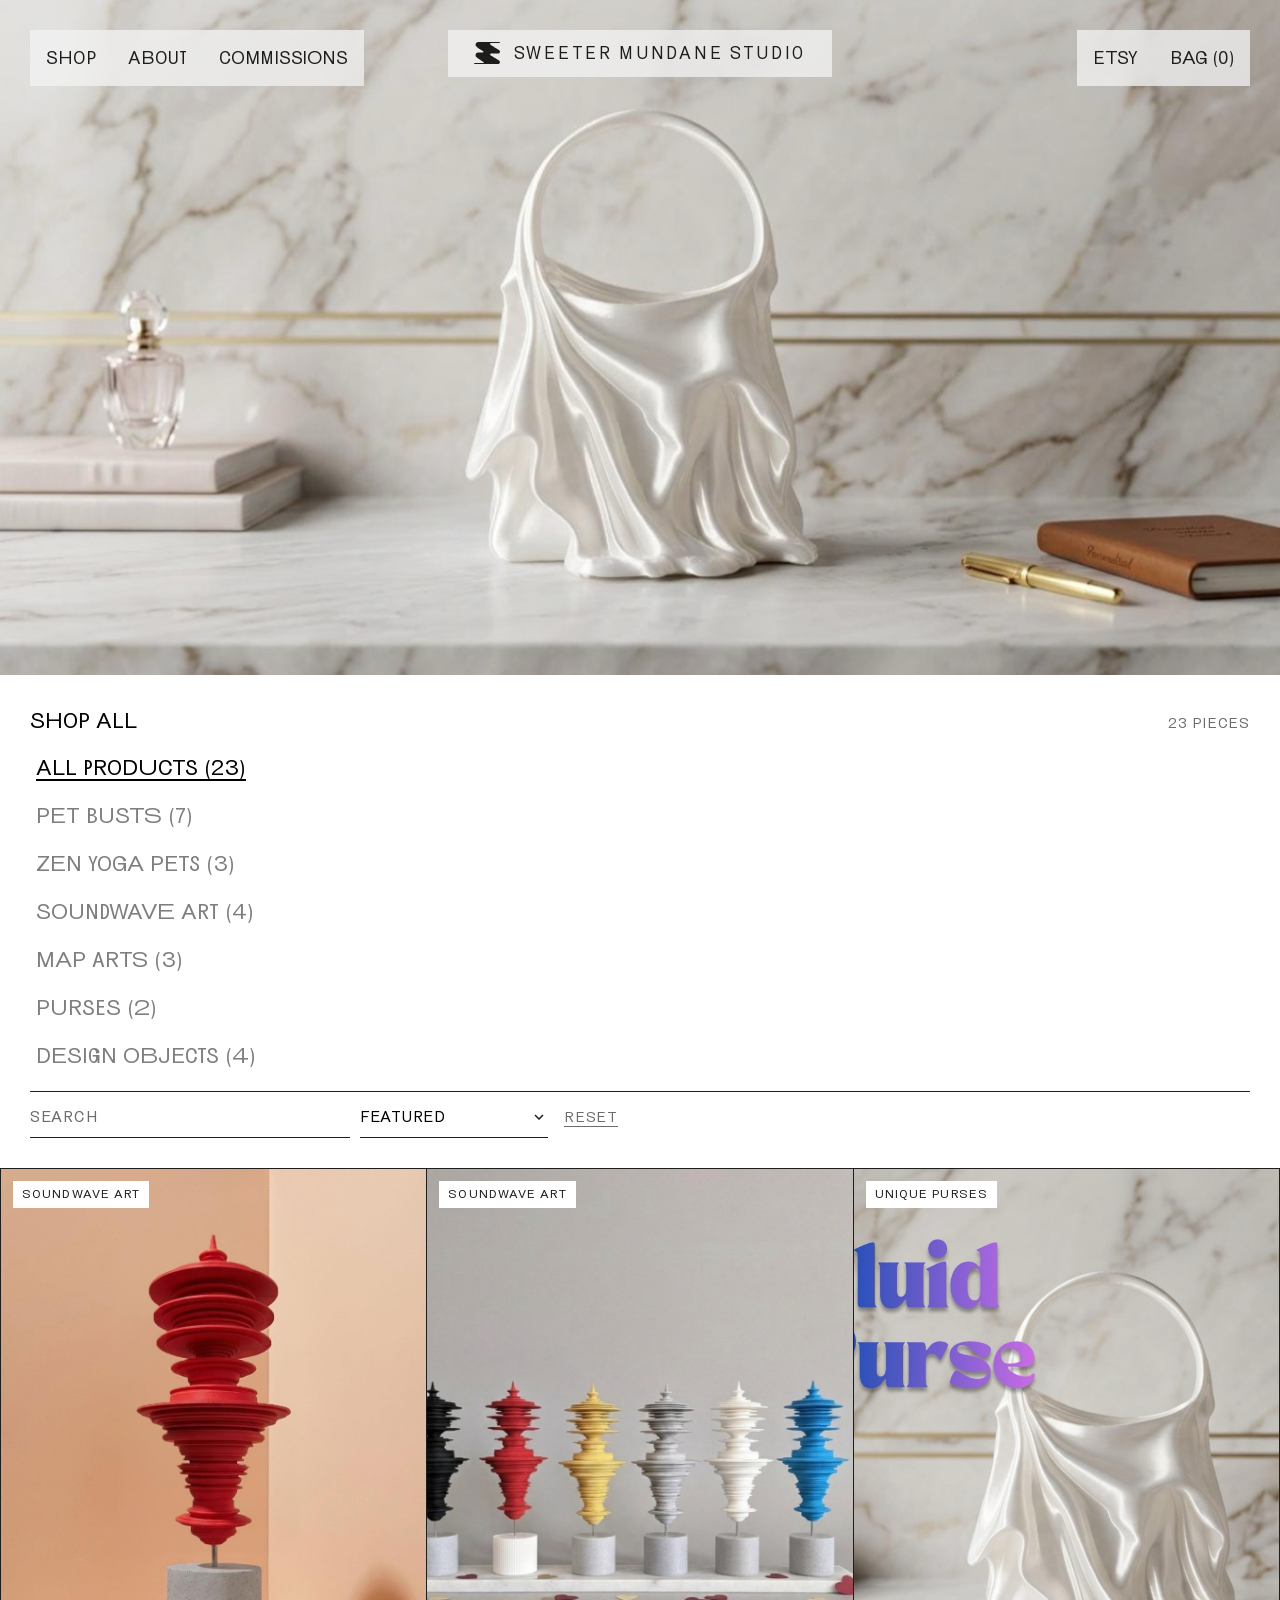
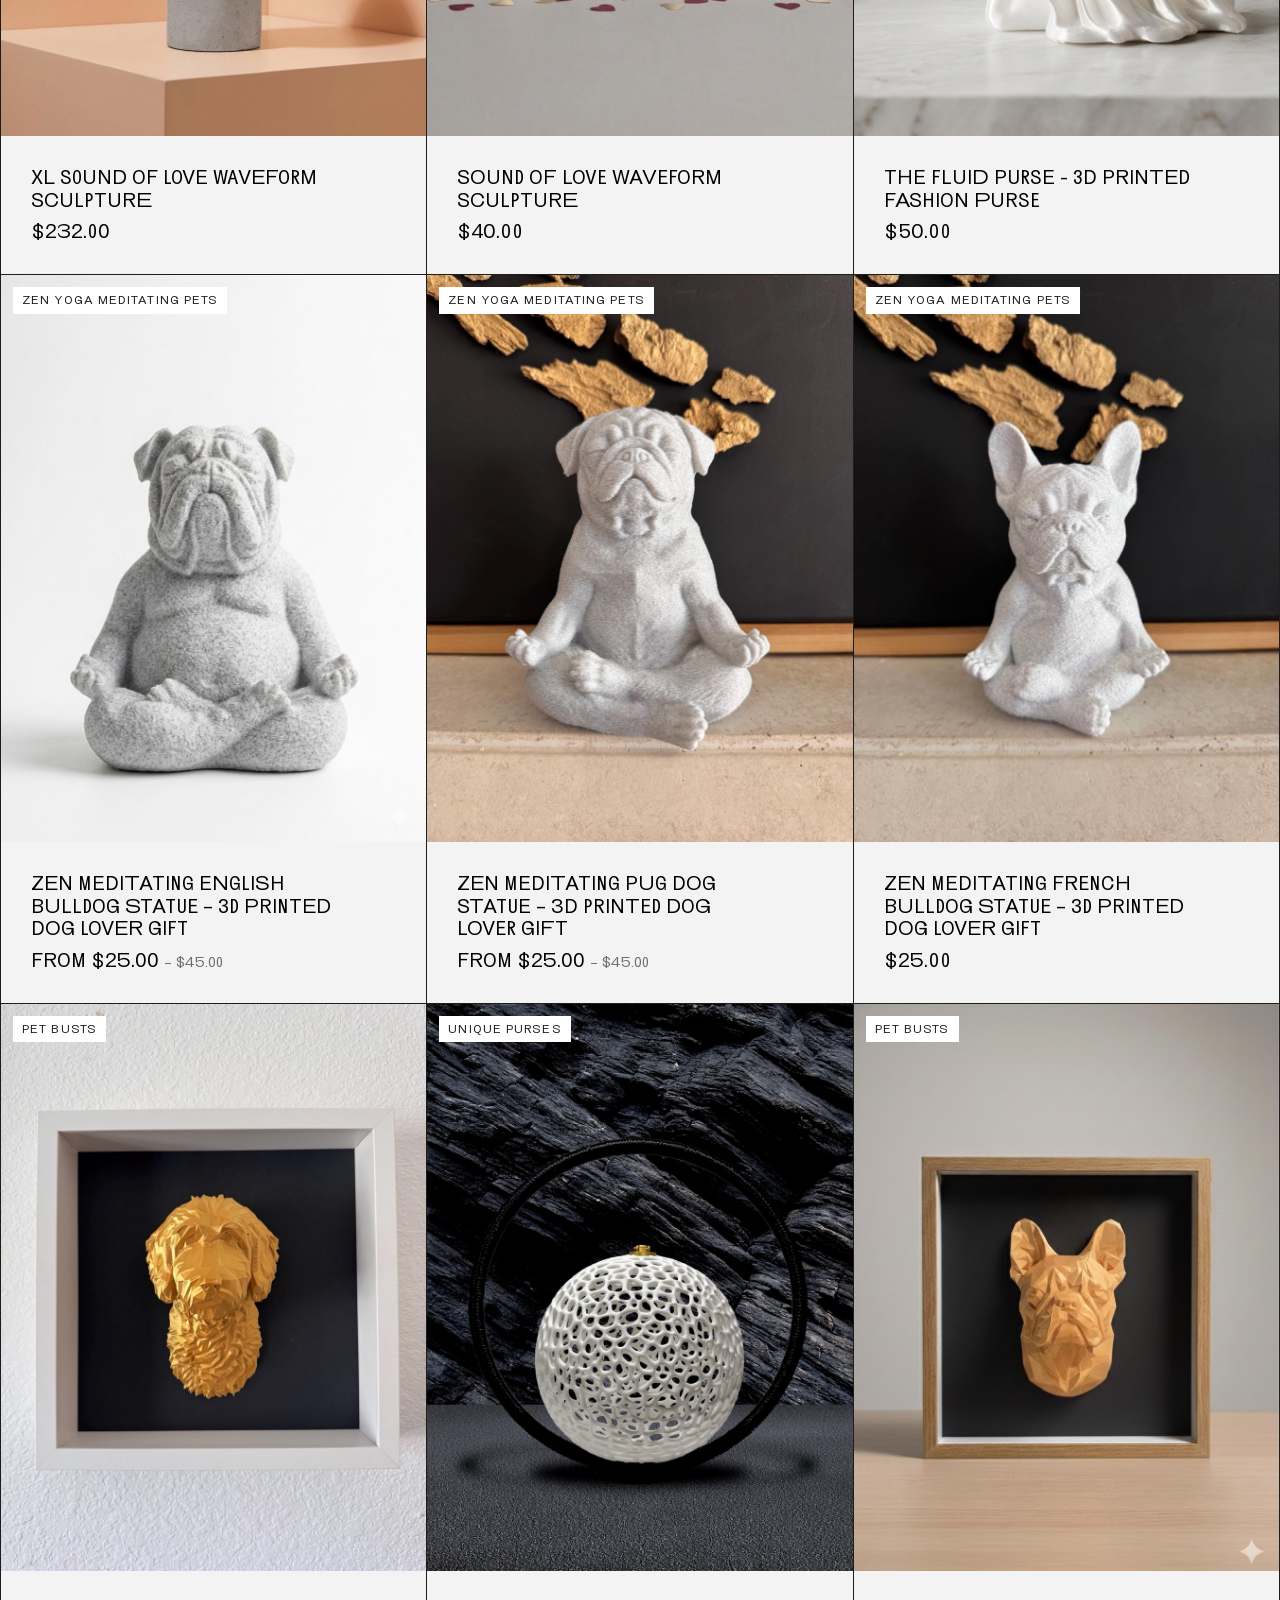
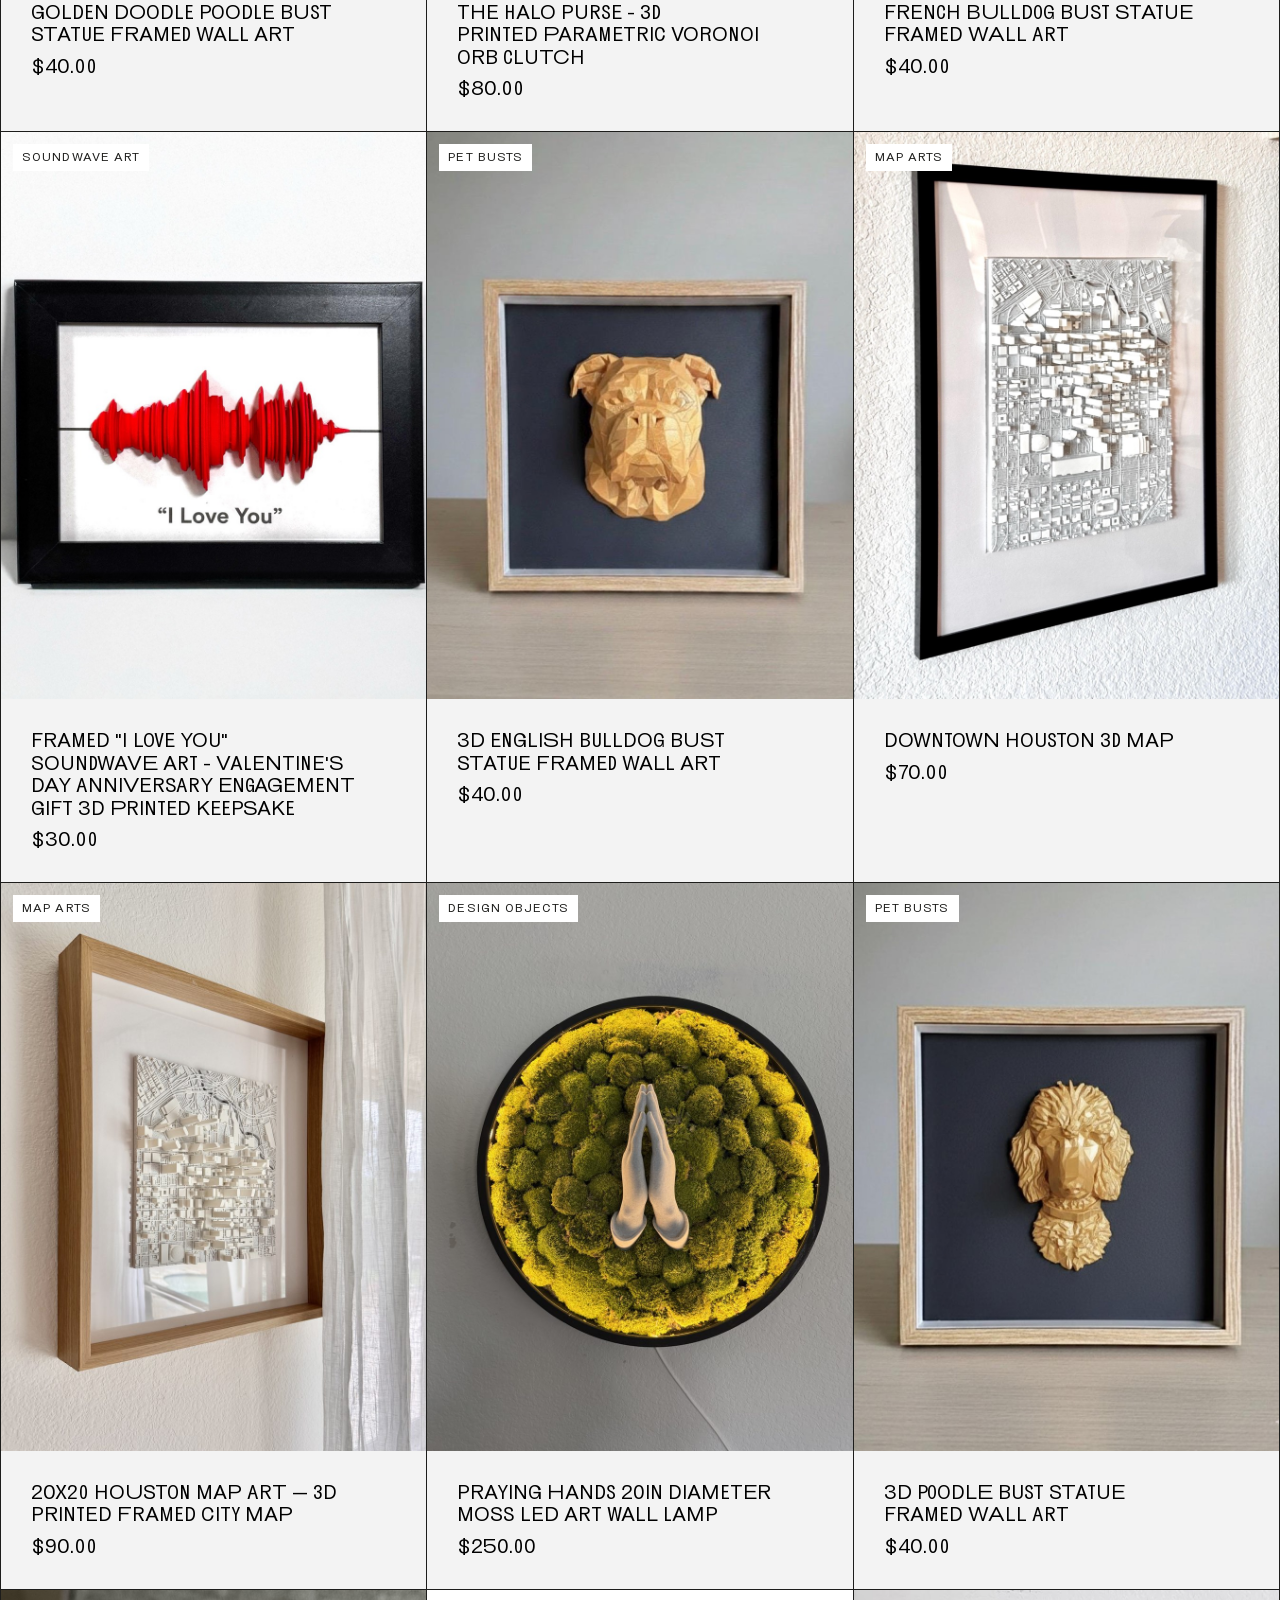
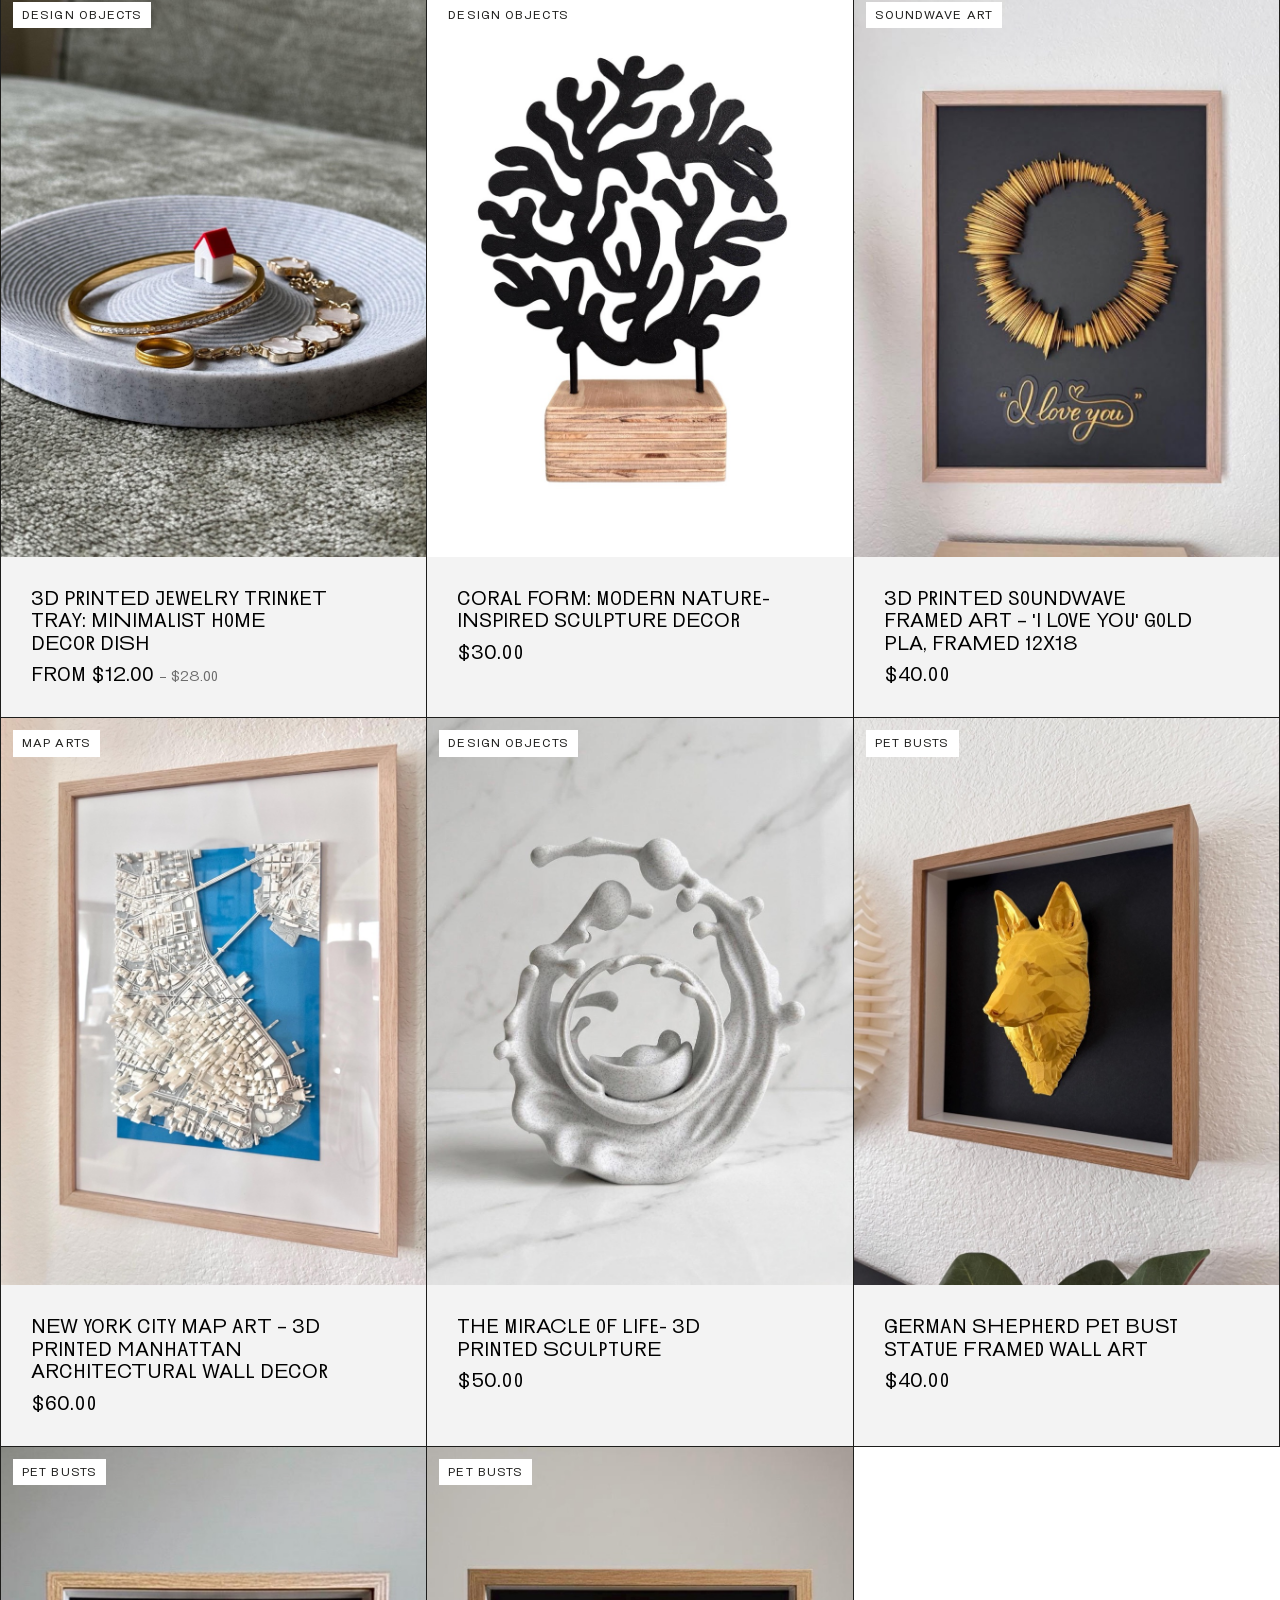
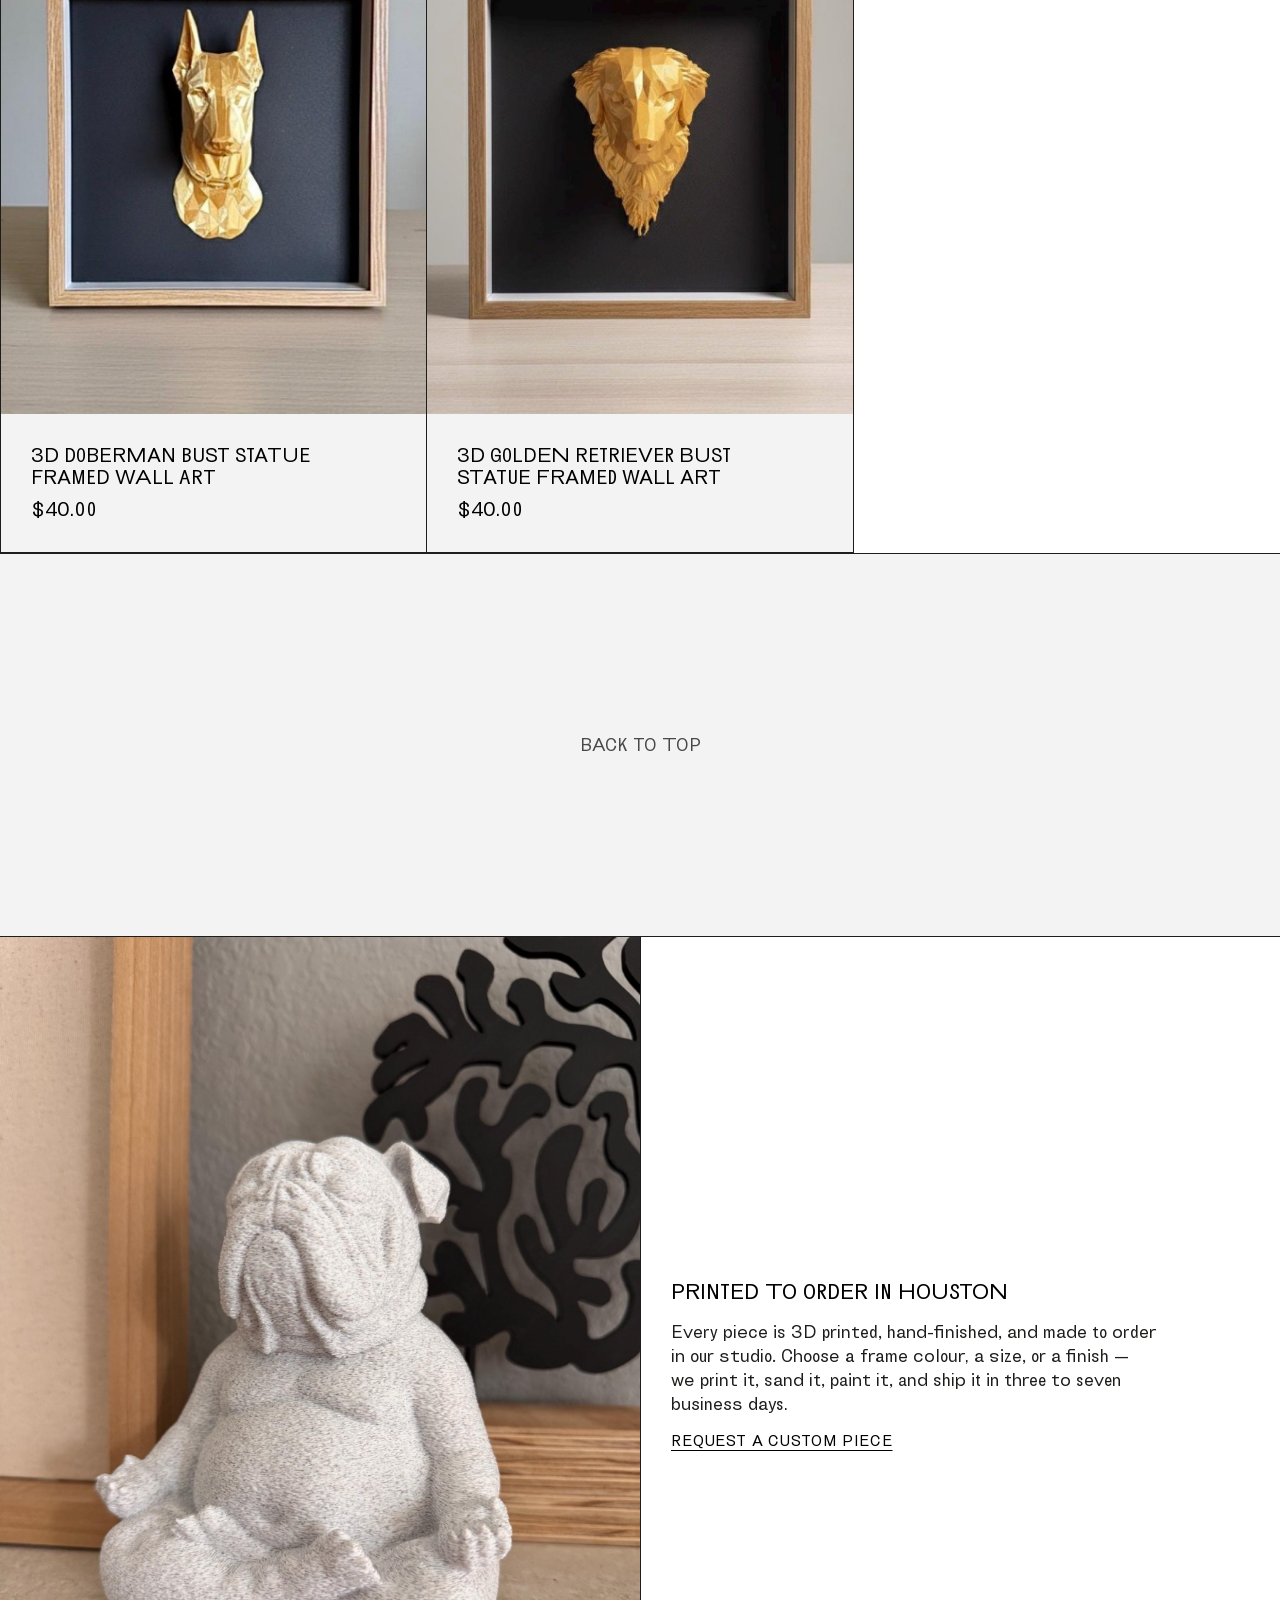
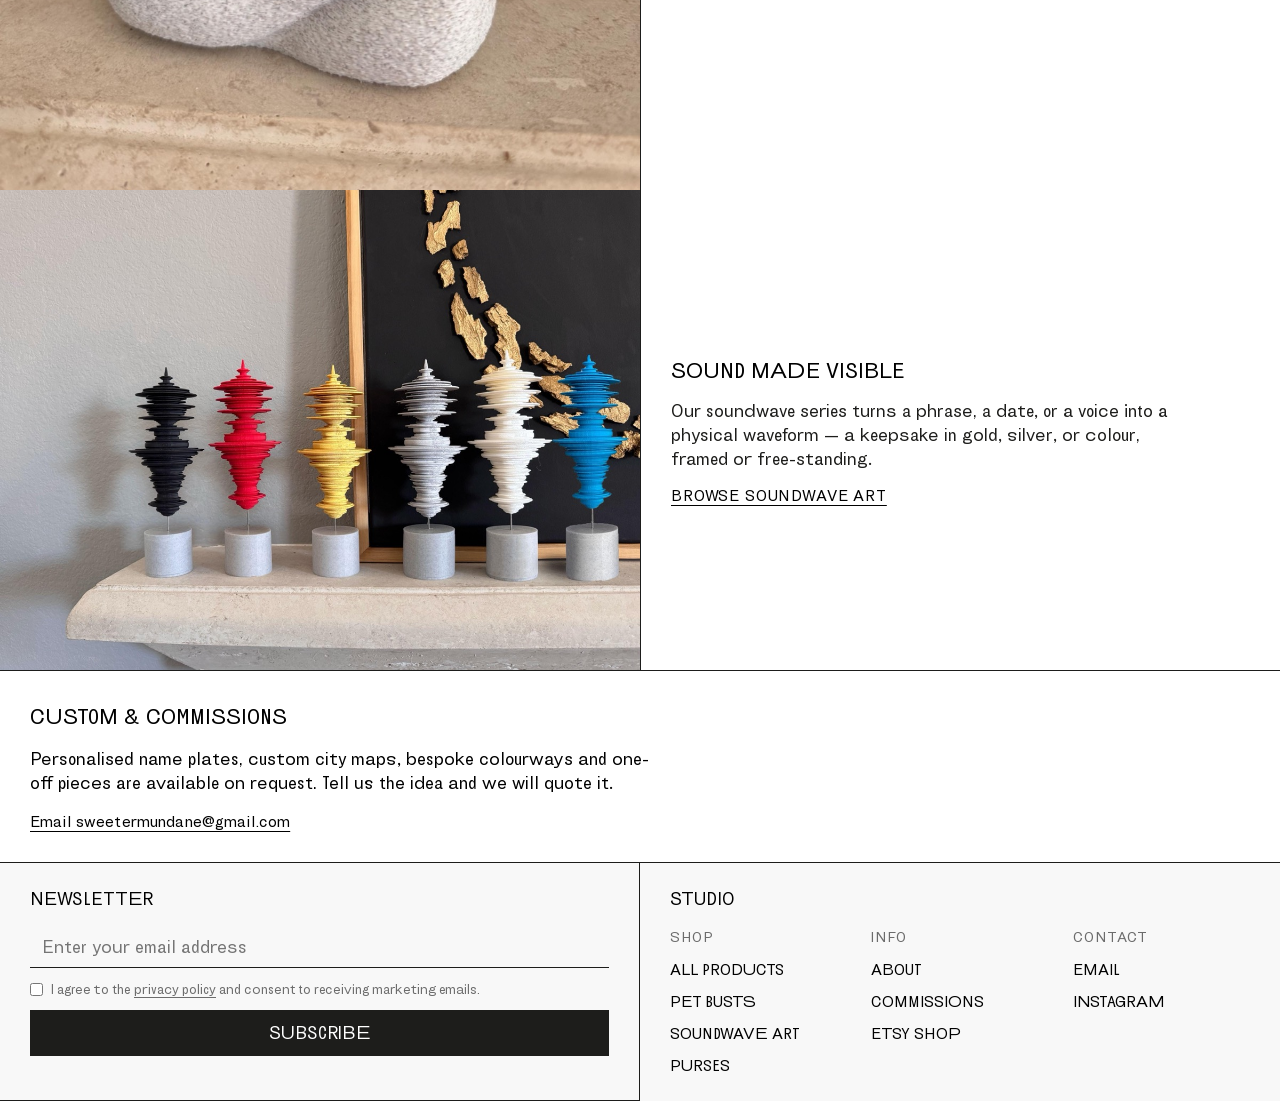
==== commit 1203eed9: "Route custom and commission enquiries to email The Custom & commissions CTA no longer sends people t" ====
--- a/index.html
+++ b/index.html
@@ -99,7 +99,7 @@
       Personalised name plates, custom city maps, bespoke colourways and one-off pieces are available on request.
       Tell us the idea and we will quote it.
     </p>
-    <a class="link-underline" href="https://www.etsy.com/shop/SweeterMundaneStudio" target="_blank" rel="noopener">Start a conversation on Etsy</a>
+    <a class="link-underline link-underline--email" href="mailto:sweetermundane@gmail.com?subject=Custom%20or%20commission%20enquiry">Email sweetermundane@gmail.com</a>
   </section>
 </main>
 
@@ -140,8 +140,8 @@
       <div>
         <h3>Contact</h3>
         <ul>
-          <li><a href="mailto:hello@sweetermundanestudio.com">Email</a></li>
-          <li><a href="https://www.etsy.com/shop/SweeterMundaneStudio" target="_blank" rel="noopener">Instagram</a></li>
+          <li><a href="mailto:sweetermundane@gmail.com">Email</a></li>
+          <li><a href="https://www.instagram.com/sweetermundane/" target="_blank" rel="noopener">Instagram</a></li>
         </ul>
       </div>
     </div>
--- a/assets/css/site.css
+++ b/assets/css/site.css
@@ -457,6 +457,7 @@
 }
 
 .link-underline:hover { text-decoration-thickness: 2px; }
+.link-underline--email { text-transform: none; letter-spacing: 0.01em; }
 
 /* ----------------------------------------------------------------- footer */
 
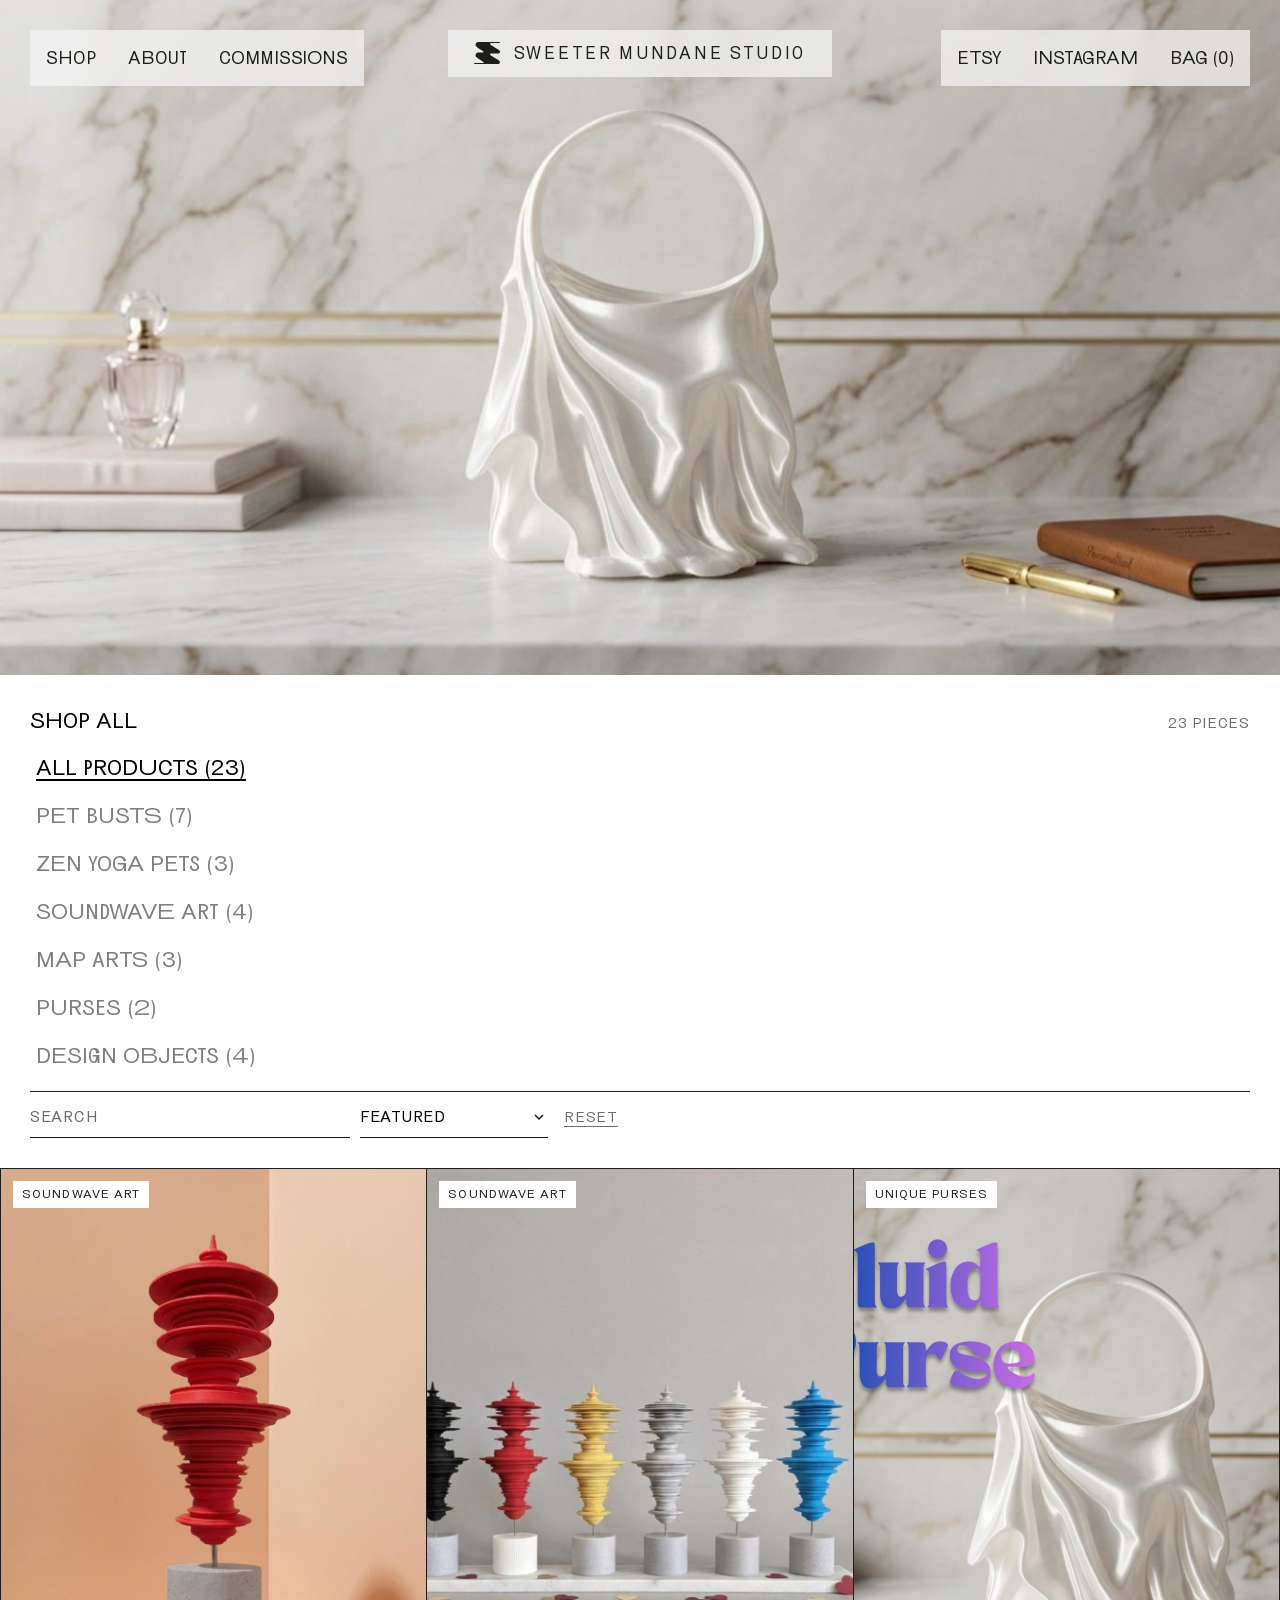
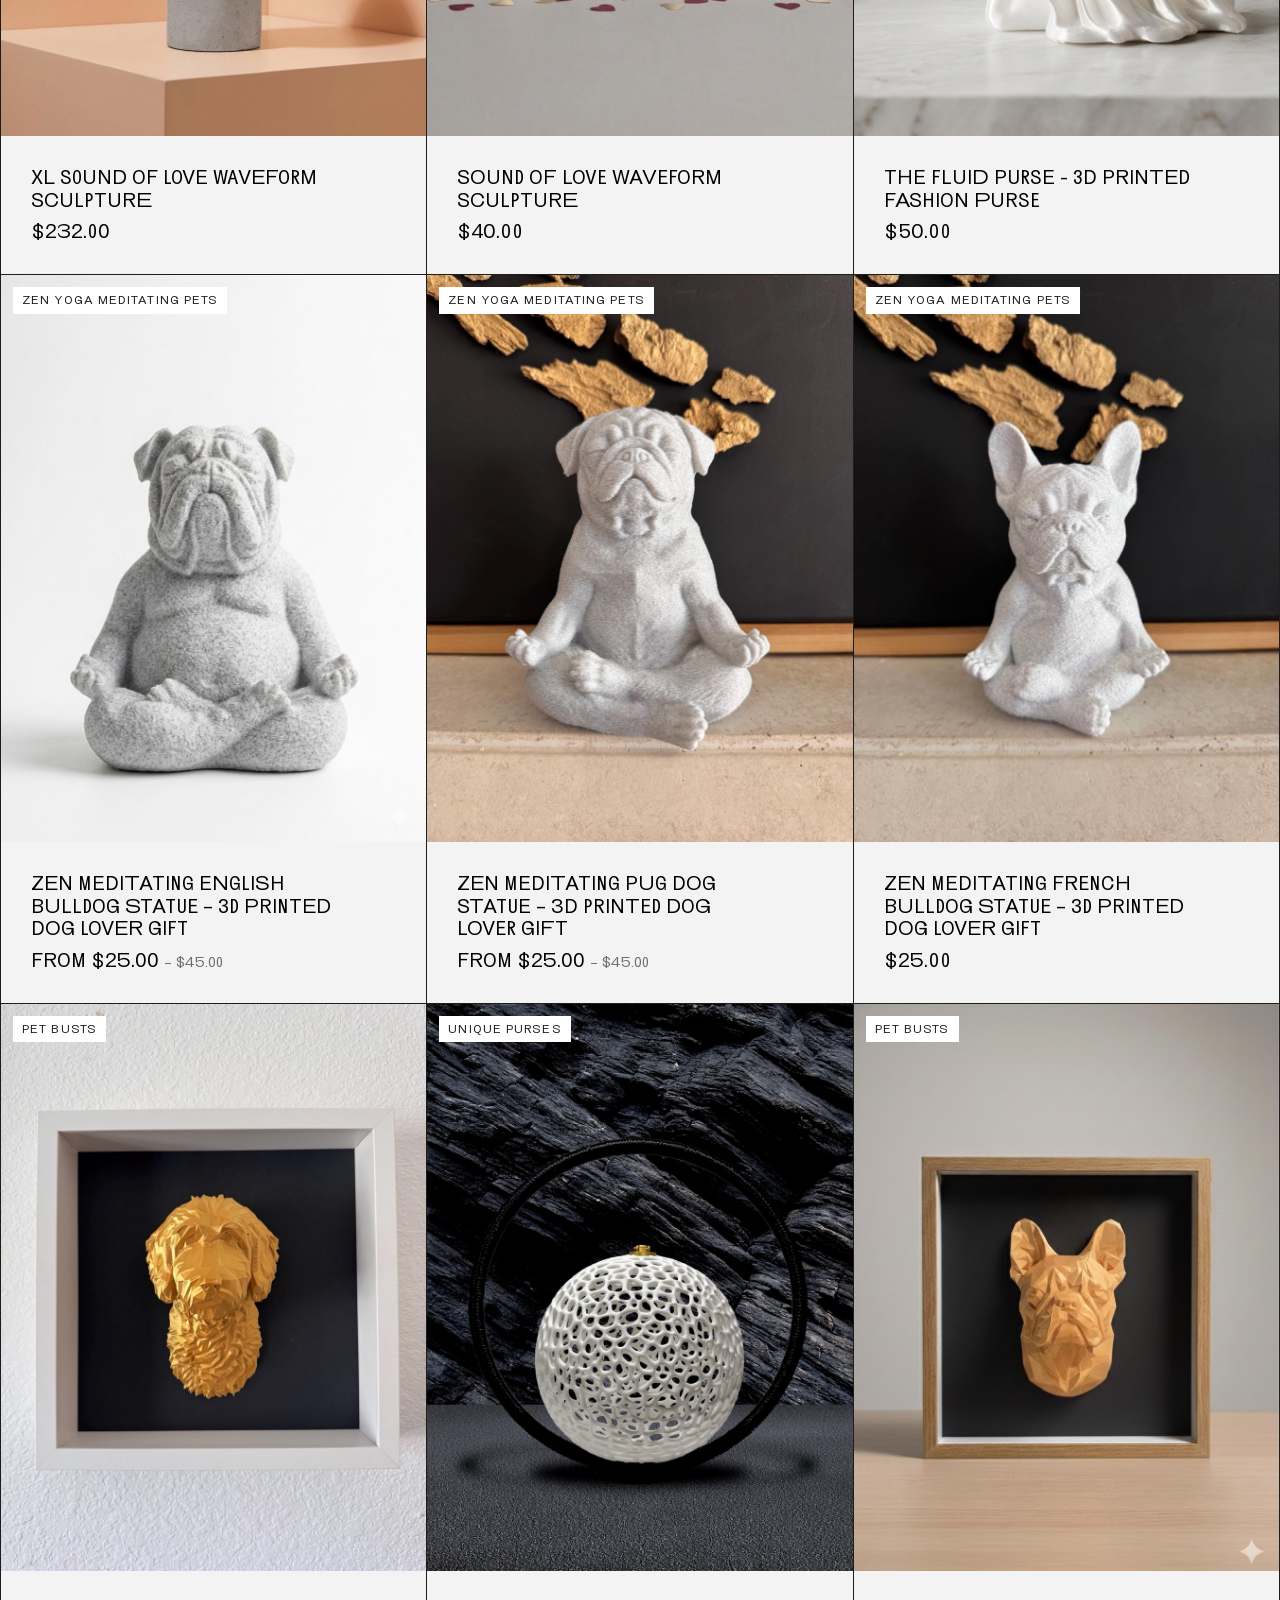
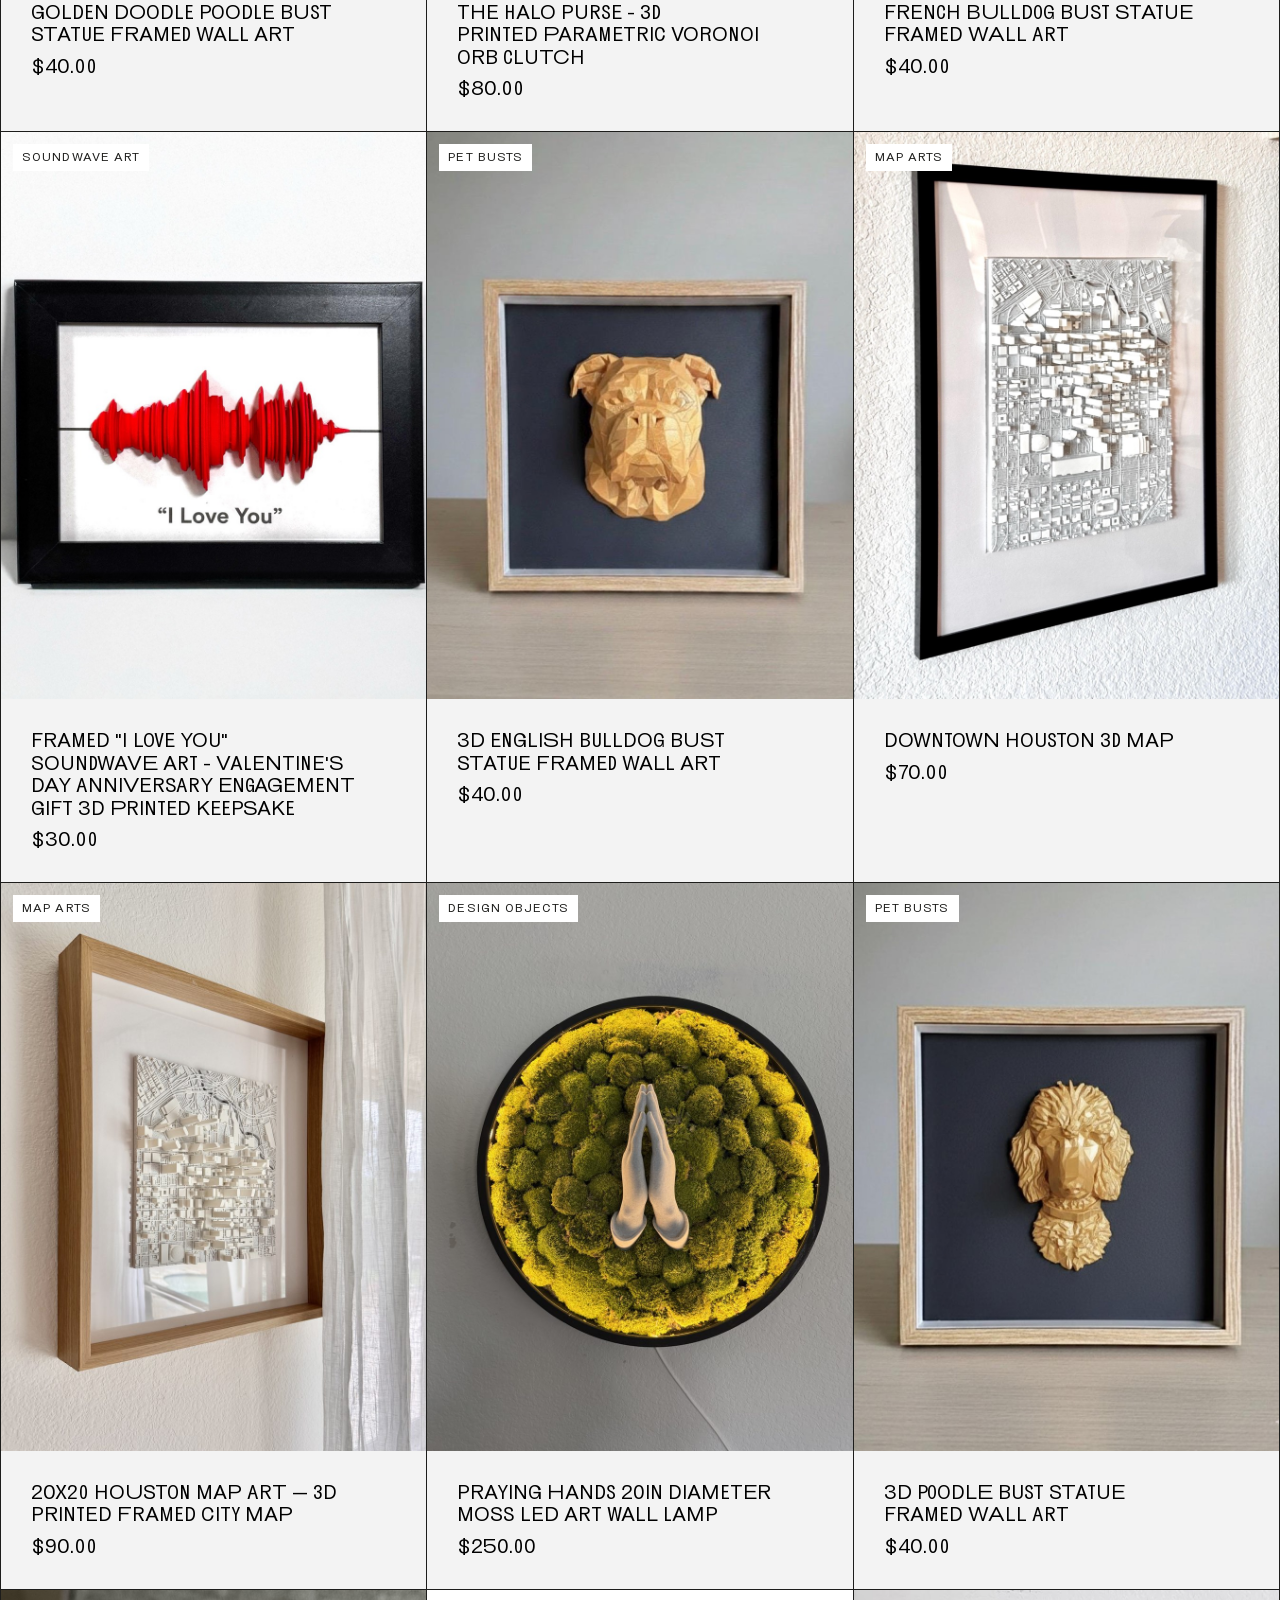
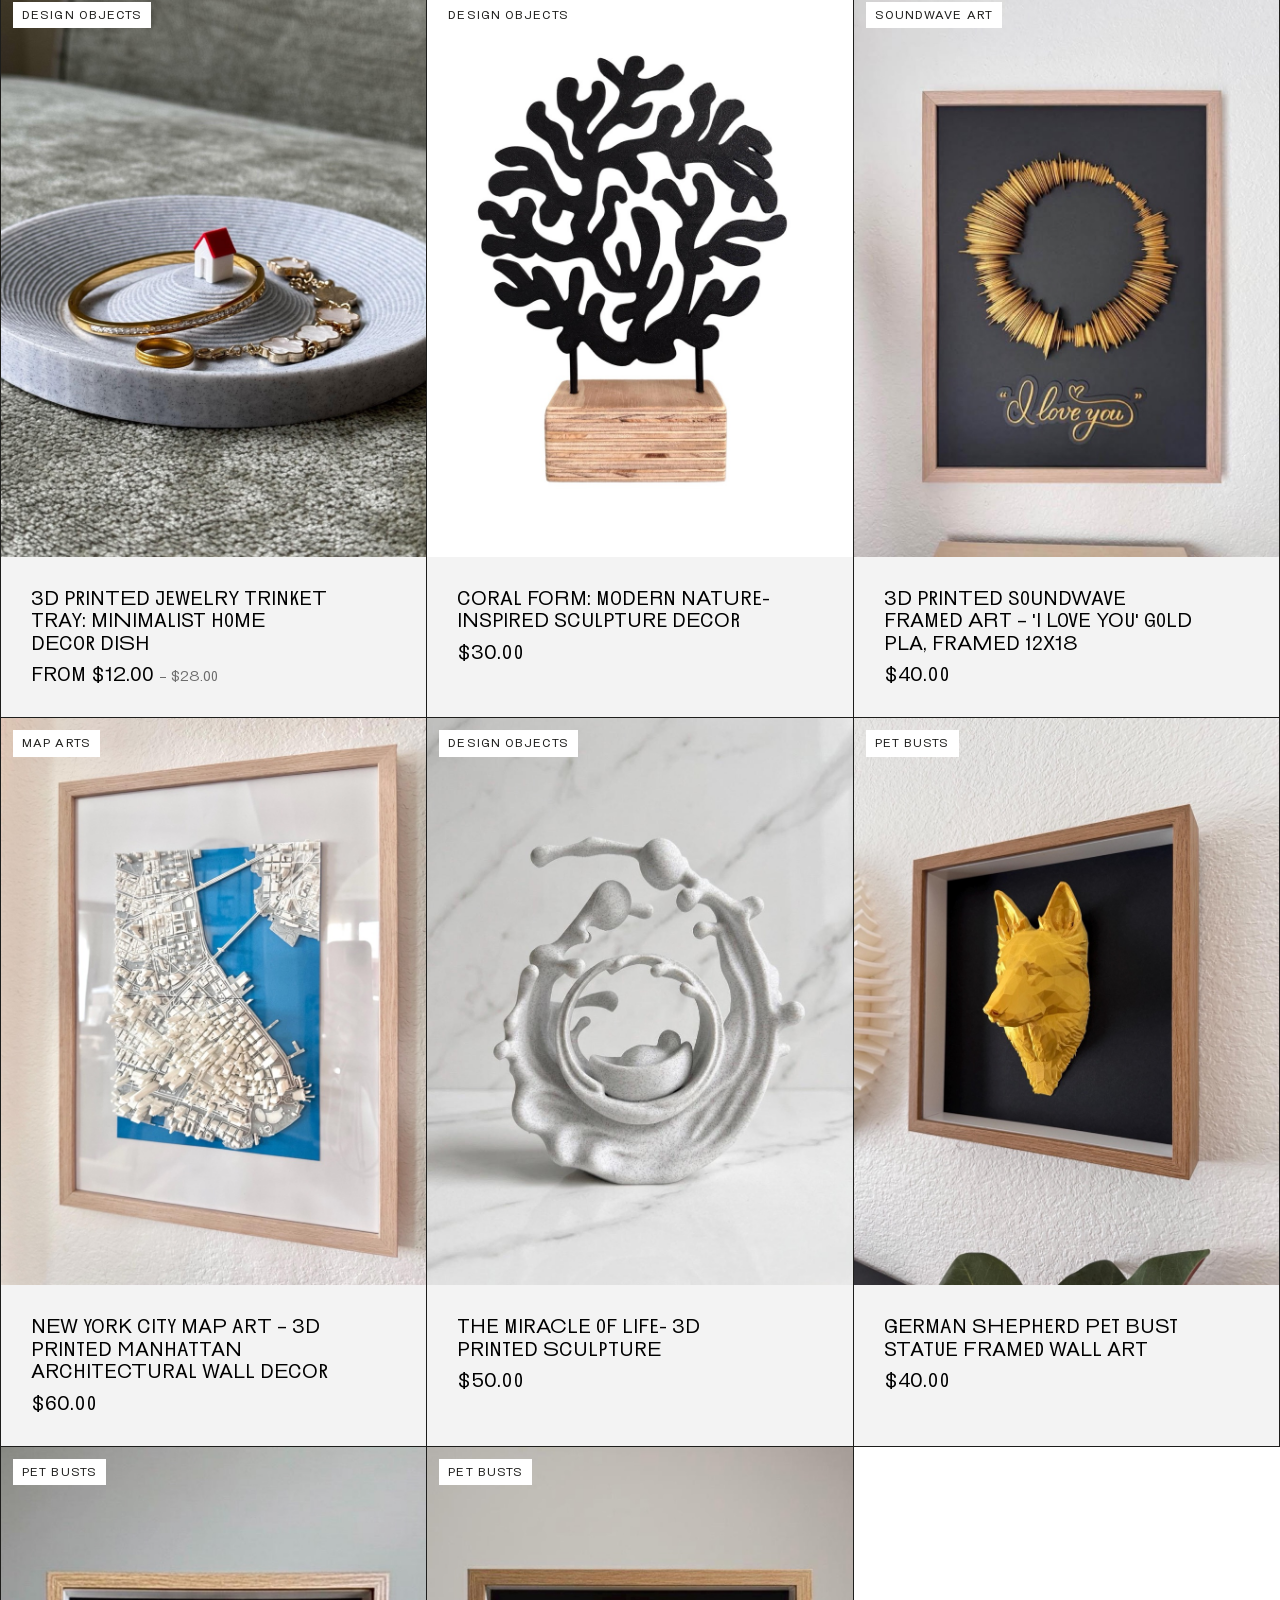
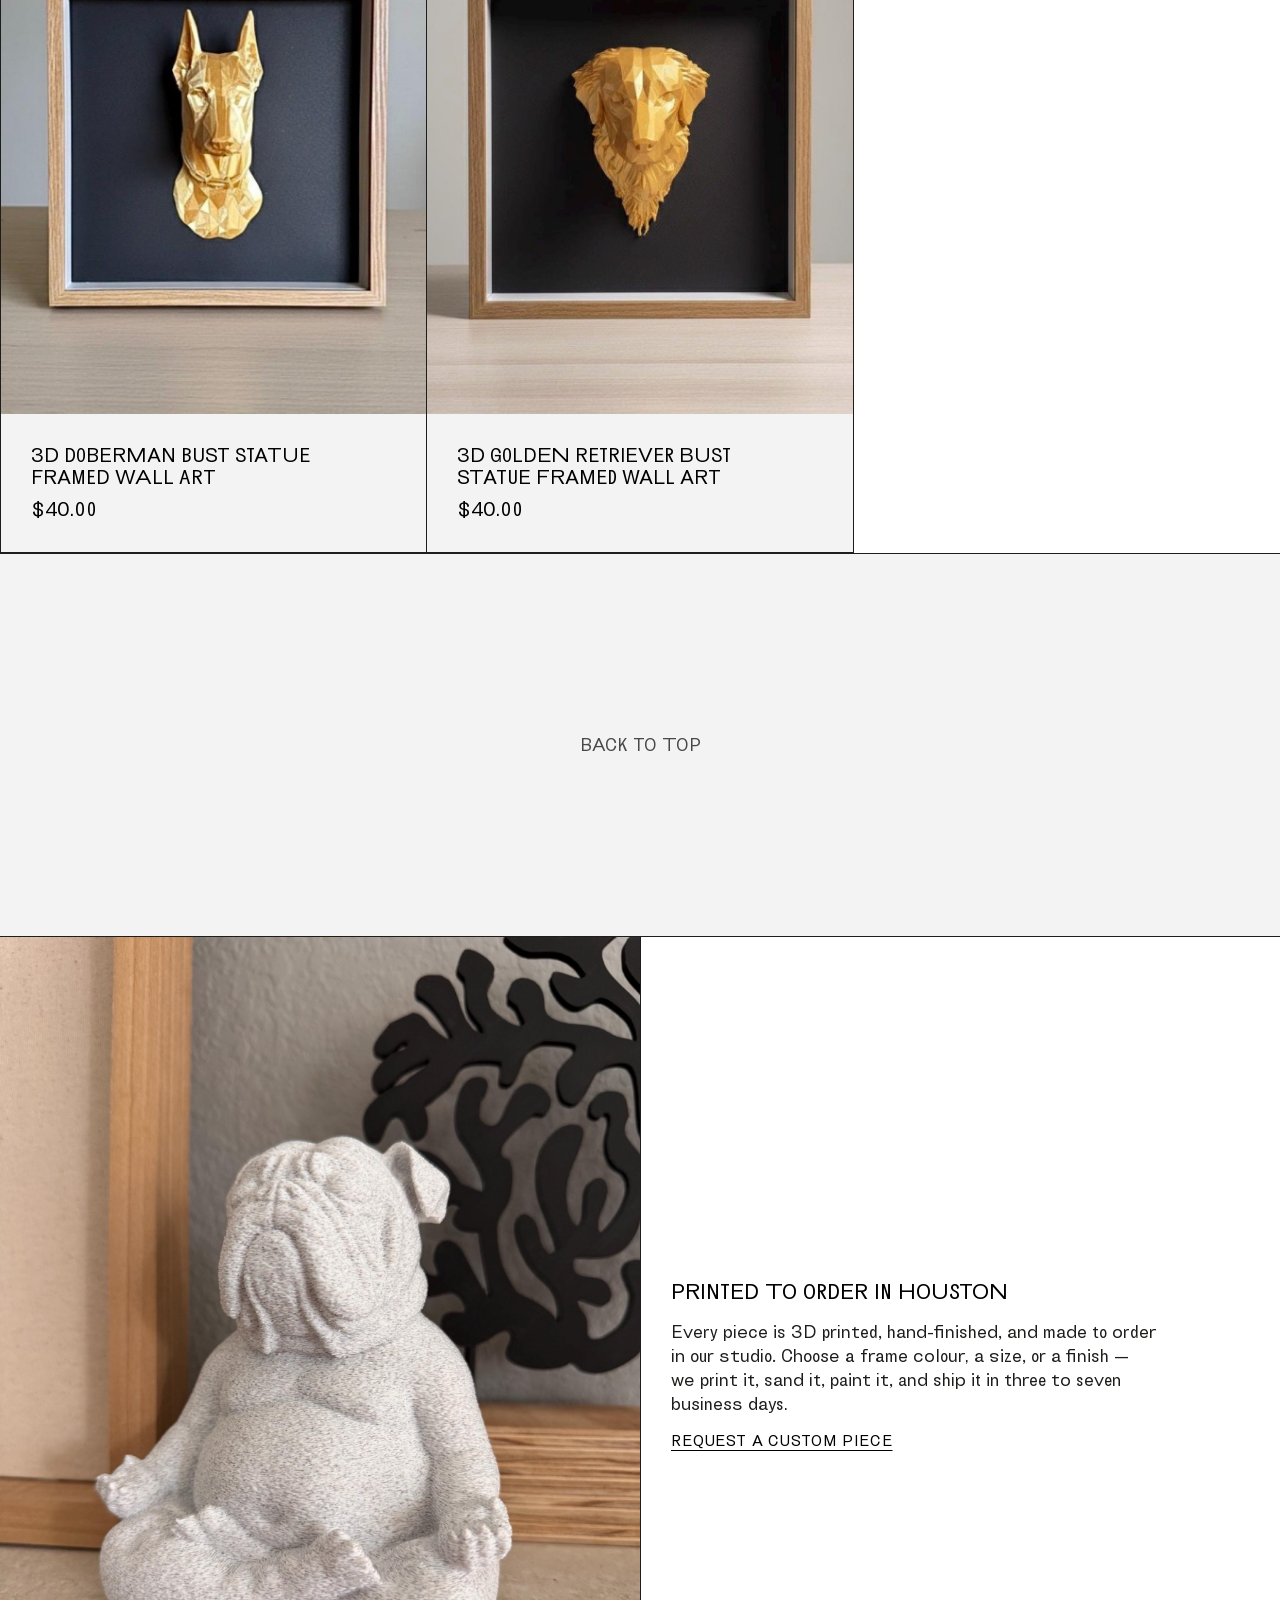
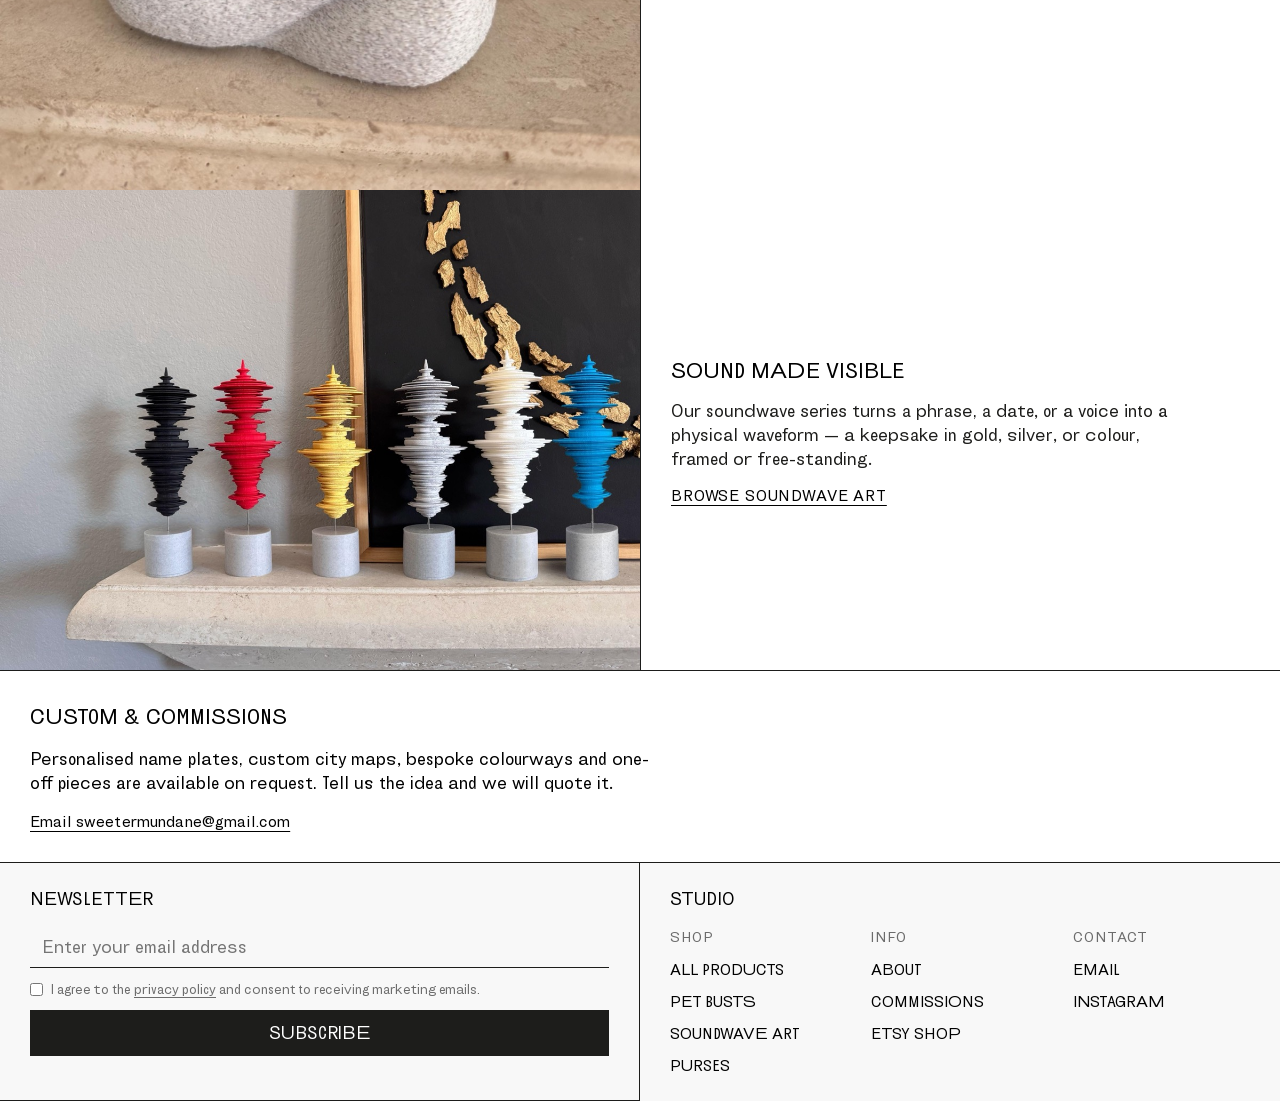
==== commit 5eeb93a1: "Add an Instagram link to the top-right utility nav Both index.html and product.html now carry a thir" ====
--- a/index.html
+++ b/index.html
@@ -18,6 +18,7 @@
   </nav>
   <nav class="nav-panel nav-panel--right" aria-label="Utility">
     <a href="https://www.etsy.com/shop/SweeterMundaneStudio" target="_blank" rel="noopener">Etsy</a>
+    <a href="https://www.instagram.com/sweetermundane/" target="_blank" rel="noopener">Instagram</a>
     <button type="button" data-bag-open data-bag-count>BAG (0)</button>
   </nav>
 </header>
